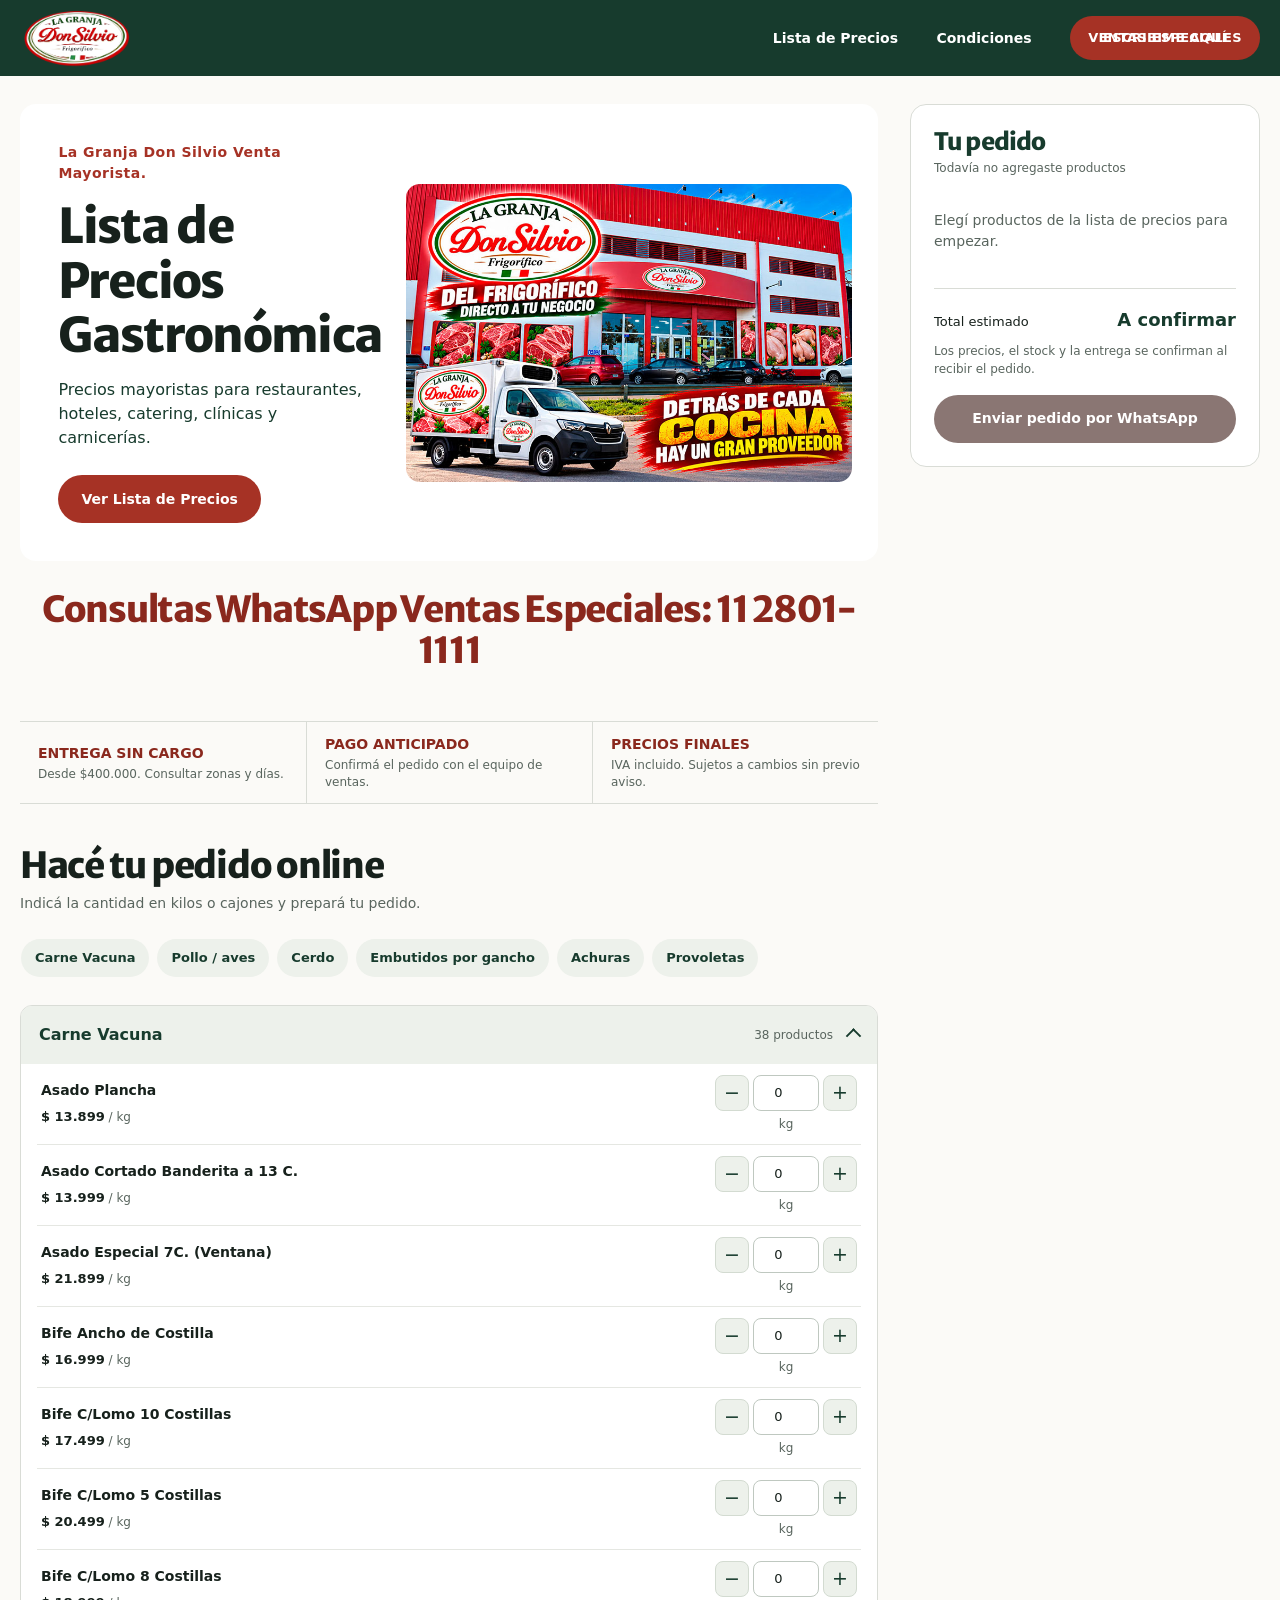
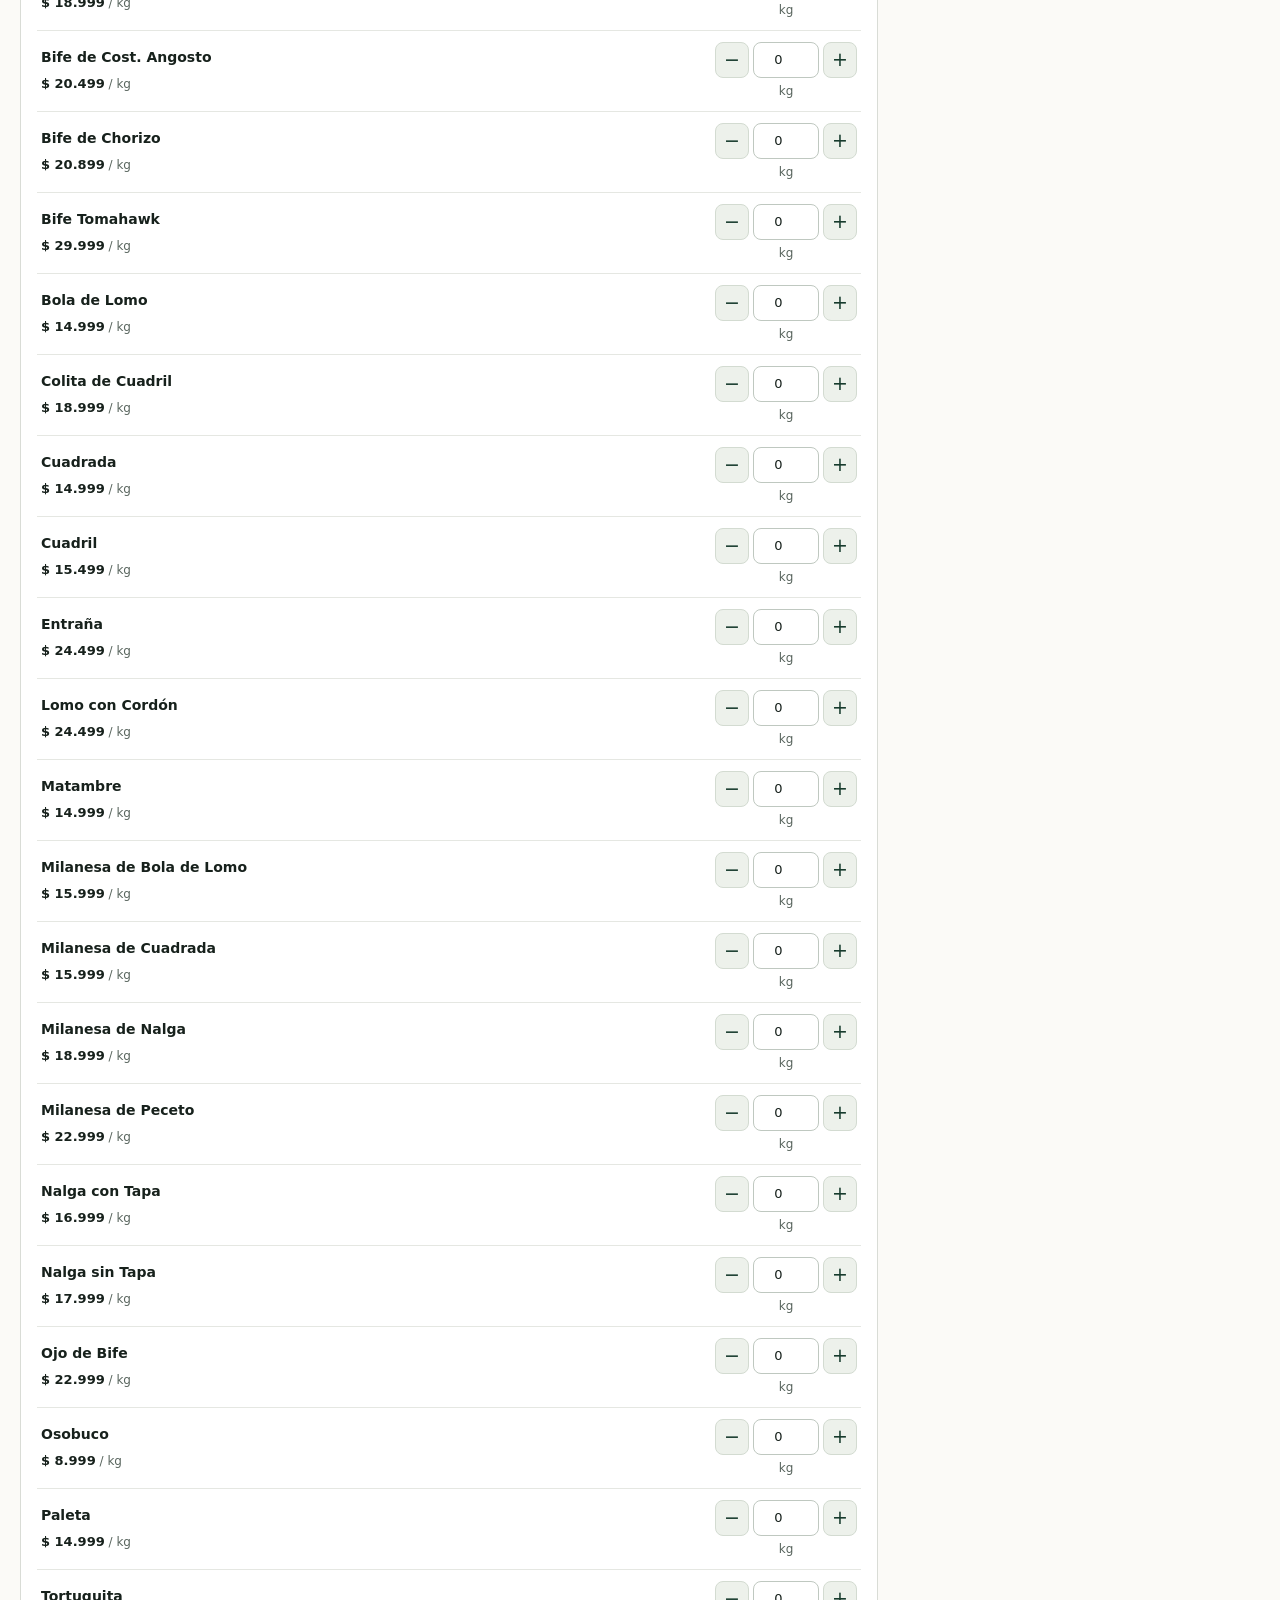
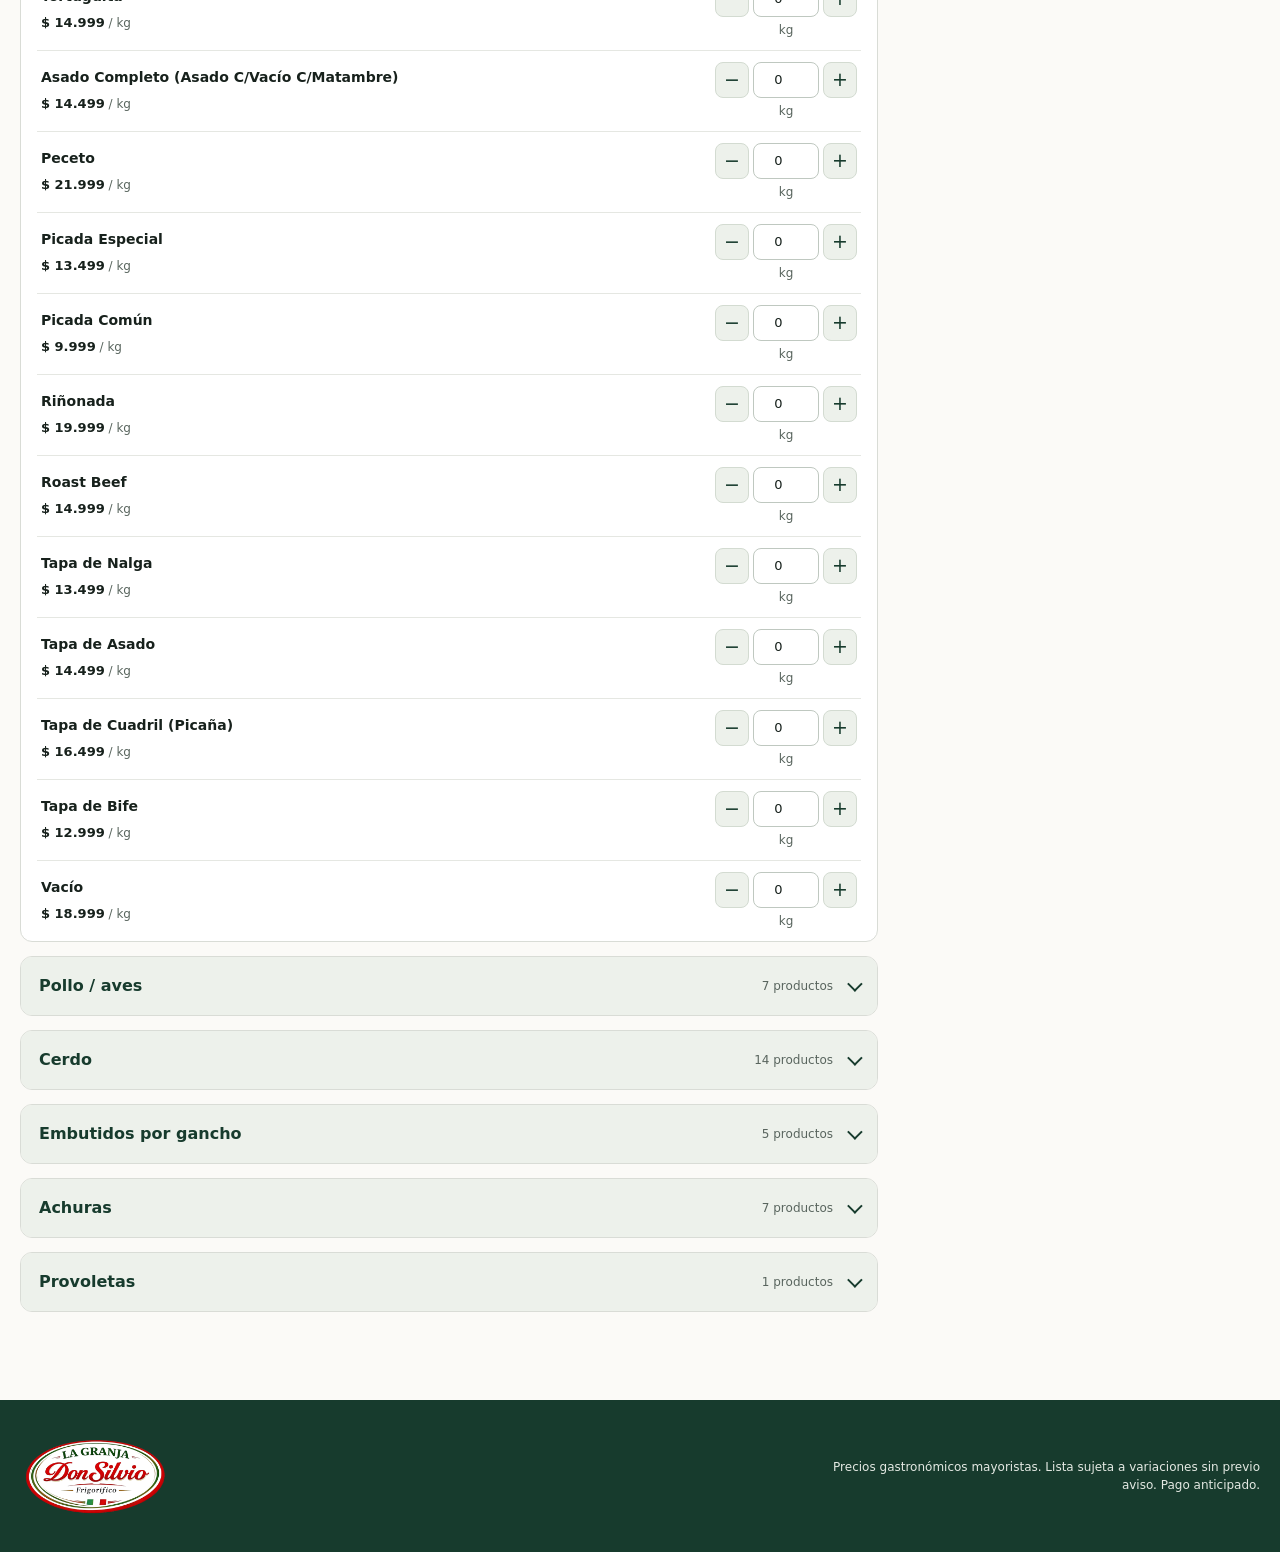
==== mayorista/index.html @ 4aca6aac "Merge commit '6302423fb39d01d4ca83925f423450c50a60f9ae' as 'mayorista'" ====
﻿<!doctype html>
<html lang="es-AR">
<head>
  <meta charset="utf-8">
  <meta name="viewport" content="width=device-width, initial-scale=1">
  <meta name="theme-color" content="#173b2d">
  <meta name="description" content="Armá tu pedido mayorista de carne vacuna, pollo, cerdo y más. Elegí productos y cantidades y envialos directamente por WhatsApp a La Granja Don Silvio.">
  <meta property="og:type" content="website">
  <meta property="og:locale" content="es_AR">
  <meta property="og:title" content="Pedidos mayoristas | La Granja Don Silvio">
  <meta property="og:description" content="Elegí productos, indicá cantidades y enviá tu pedido mayorista por WhatsApp.">
  <meta property="og:image" content="img/hero-don-silvio-mayorista-2026-moreno.jpg">
  <title>Pedidos mayoristas | La Granja Don Silvio</title>
  <link rel="preload" as="image" href="img/hero-don-silvio-mayorista-2026-moreno.jpg">
  <link rel="stylesheet" href="styles.css">
  <script src="app.js" defer></script>
</head>
<body>
  <header class="site-header">
    <div class="header-inner">
      <a class="brand" href="#inicio" aria-label="La Granja Don Silvio, inicio">
        <img src="img/logo-la-granja-don-silvio-2026-white-560px.png" width="560" height="298" alt="La Granja Don Silvio">
      </a>
      <nav class="main-nav" aria-label="Navegación principal">
        <a href="#catalogo">Lista de Precios</a>
        <a href="#condiciones">Condiciones</a>
        <a class="nav-cta" href="https://wa.me/5491128011111" target="_blank" rel="noopener noreferrer" aria-label="Ventas especiales: escribime aquí por WhatsApp">
          <span class="nav-cta-text nav-cta-a" aria-hidden="true">Ventas especiales</span>
          <span class="nav-cta-text nav-cta-b" aria-hidden="true">Escribime aquí</span>
        </a>
      </nav>
    </div>
  </header>

  <main class="page-shell" id="inicio">
    <div class="shop-content">
      <section class="hero" aria-labelledby="hero-title">
        <div class="hero-copy">
          <p class="hero-brandline">La Granja Don Silvio Venta Mayorista.</p>
          <h1 id="hero-title">Lista de Precios Gastronómica</h1>
          <p>Precios mayoristas para restaurantes, hoteles, catering, clínicas y carnicerías.</p>
          <a class="button button-red" href="#catalogo">Ver Lista de Precios</a>
        </div>
        <img class="hero-photo" src="img/hero-don-silvio-mayorista-2026-moreno.jpg" width="840" height="560" alt="Cortes de carne vacuna en el frigorífico La Granja Don Silvio" fetchpriority="high">
      </section>

      <section class="whatsapp-contact" aria-label="Consultas por WhatsApp">
        <a href="https://wa.me/5491128011111" target="_blank" rel="noopener">Consultas WhatsApp Ventas Especiales: 11 2801-1111</a>
      </section>

      <section class="conditions" id="condiciones" aria-label="Condiciones de compra">
        <p><strong>Entrega sin cargo</strong><span>Desde $400.000. Consultar zonas y días.</span></p>
        <p><strong>Pago anticipado</strong><span>Confirmá el pedido con el equipo de ventas.</span></p>
        <p><strong>Precios finales</strong><span>IVA incluido. Sujetos a cambios sin previo aviso.</span></p>
      </section>

      <section class="catalog" id="catalogo" aria-labelledby="catalog-title">
        <div class="catalog-heading">
          <h2 id="catalog-title">Hacé tu pedido online</h2>
          <p>Indicá la cantidad en kilos o cajones y prepará tu pedido.</p>
        </div>
        <nav class="category-nav" id="category-nav" aria-label="Categorías de la lista de precios"></nav>
        <div class="product-groups" id="product-groups" aria-live="polite">
          <noscript>
            <p>Activá JavaScript para ver la lista de precios y preparar tu pedido.</p>
          </noscript>
        </div>
      </section>
    </div>

    <aside class="order-panel" id="pedido" aria-labelledby="order-title" data-expanded="false">
      <div class="order-heading">
        <div>
          <h2 id="order-title">Tu pedido</h2>
          <p id="order-count" aria-live="polite">Todavía no agregaste productos</p>
        </div>
        <button class="cart-toggle" id="cart-toggle" type="button" aria-expanded="false" aria-controls="cart-body">Revisar pedido</button>
      </div>
      <div class="cart-body" id="cart-body">
        <p class="cart-empty" id="cart-empty">Elegí productos de la lista de precios para empezar.</p>
        <ul class="cart-items" id="cart-items" aria-label="Productos seleccionados"></ul>
        <div class="cart-fields" hidden>
          <label for="customer-name">Nombre y negocio</label>
          <input id="customer-name" type="text" autocomplete="organization" placeholder="Ej.: Ana, Restaurante del Centro">
          <label for="customer-phone">Teléfono</label>
          <input id="customer-phone" type="tel" autocomplete="tel" inputmode="tel" placeholder="Ej.: 11 2345 6789">
          <label for="delivery-area">Zona de entrega</label>
          <input id="delivery-area" type="text" autocomplete="address-level2" placeholder="Localidad o barrio">
          <fieldset class="region-choice">
            <legend>Región de entrega</legend>
            <label><input type="radio" name="delivery-region" value="CABA (Capital Federal)"><span>CABA</span></label>
            <label><input type="radio" name="delivery-region" value="GBA (Gran Buenos Aires)"><span>GBA</span></label>
          </fieldset>
        </div>
        <div class="cart-total">
          <span>Total estimado</span>
          <strong id="cart-total" aria-live="polite">A confirmar</strong>
        </div>
        <p class="cart-note" id="cart-note">Los precios, el stock y la entrega se confirman al recibir el pedido.</p>
        <button class="button button-red send-order" id="send-order" type="button" disabled>Enviar pedido por WhatsApp</button>
      </div>
    </aside>
  </main>

  <footer class="site-footer">
    <div class="footer-inner">
      <img src="img/logo-la-granja-don-silvio-2026-white-560px.png" width="560" height="298" alt="La Granja Don Silvio" loading="lazy">
      <p>Precios gastronómicos mayoristas. Lista sujeta a variaciones sin previo aviso. Pago anticipado.</p>
    </div>
  </footer>
</body>
</html>
---- mayorista/styles.css ----
:root {
  color-scheme: light;
  --forest: #173b2d;
  --forest-light: #285943;
  --cream: #f4eee4;
  --paper: #fbfaf7;
  --surface: #fff;
  --red: #a63225;
  --red-dark: #8a281d;
  --ink: #17211c;
  --muted: #59655e;
  --line: #d9dcd6;
  --white: #fff;
  --radius: 16px;
  --content-width: 1440px;
  font-family: system-ui, -apple-system, "Segoe UI", sans-serif;
  font-synthesis: none;
  text-rendering: optimizeLegibility;
}

* {
  box-sizing: border-box;
}

html {
  scroll-behavior: smooth;
  scroll-padding-top: 92px;
}

body {
  min-width: 320px;
  margin: 0;
  background: var(--paper);
  color: var(--ink);
  font-family: system-ui, -apple-system, "Segoe UI", sans-serif;
  font-size: 16px;
  line-height: 1.5;
}

button,
input {
  font: inherit;
}

button,
a,
input {
  -webkit-tap-highlight-color: transparent;
}

button:focus-visible,
a:focus-visible,
input:focus-visible {
  outline: 3px solid #efb83d;
  outline-offset: 3px;
}

::selection {
  background: var(--forest);
  color: var(--white);
}

img {
  display: block;
  max-width: 100%;
}

a {
  color: inherit;
}

.site-header {
  position: sticky;
  z-index: 10;
  top: 0;
  background: var(--forest);
  color: var(--white);
}

.header-inner {
  display: flex;
  width: min(var(--content-width), calc(100% - 40px));
  min-height: 76px;
  align-items: center;
  justify-content: space-between;
  gap: 24px;
  margin-inline: auto;
}

.brand {
  display: block;
  flex: 0 0 auto;
  line-height: 0;
}

.brand img {
  width: auto;
  height: 60px;
}

.main-nav {
  display: flex;
  align-items: center;
  gap: clamp(18px, 3vw, 42px);
}

.main-nav a {
  color: var(--white);
  font-size: 14px;
  font-weight: 700;
  text-decoration: none;
}

.main-nav a:hover {
  text-decoration: underline;
  text-underline-offset: 5px;
}

.main-nav .nav-cta {
  display: inline-grid;
  min-width: 190px;
  min-height: 44px;
  place-items: center;
  padding: 0 18px;
  border-radius: 999px;
  background: var(--red);
  color: var(--white);
  font-size: 13px;
  font-weight: 800;
  letter-spacing: .02em;
  text-transform: uppercase;
  white-space: nowrap;
}

.main-nav .nav-cta:hover {
  background: var(--red-dark);
  text-decoration: none;
}

.nav-cta-text {
  grid-area: 1 / 1;
  animation: cta-swap 4s infinite;
}

.nav-cta-b {
  animation-delay: -2s;
}

@keyframes cta-swap {
  0%, 4% { opacity: 0; transform: translateY(6px); }
  10%, 46% { opacity: 1; transform: translateY(0); }
  50%, 100% { opacity: 0; transform: translateY(-6px); }
}

@media (prefers-reduced-motion: reduce) {
  .nav-cta-text {
    animation: none;
  }

  .nav-cta-b {
    display: none;
  }
}

.page-shell {
  display: grid;
  width: min(var(--content-width), calc(100% - 40px));
  grid-template-columns: minmax(0, 1fr) 350px;
  align-items: start;
  gap: 32px;
  margin: 28px auto 88px;
}

.shop-content {
  min-width: 0;
}

.hero {
  display: grid;
  min-height: 368px;
  grid-template-columns: minmax(0, .9fr) minmax(0, 1.1fr);
  overflow: hidden;
  border-radius: var(--radius);
  background: var(--white);
  color: var(--ink);
}

.hero-copy {
  display: flex;
  flex-direction: column;
  align-items: flex-start;
  justify-content: center;
  padding: clamp(24px, 3vw, 44px);
}

.hero-brandline {
  margin: 0 0 15px;
  color: var(--red);
  font-size: 14px;
  font-weight: 700;
  letter-spacing: .035em;
}

h1,
h2,
h3,
p {
  margin-top: 0;
}

@font-face {
  font-family: "Merriweather Sans";
  src: url("fonts/MerriweatherSans-ExtraBold.ttf") format("truetype");
  font-display: swap;
  font-style: normal;
  font-weight: 800;
}

h1,
h2 {
  font-family: "Merriweather Sans", Arial, sans-serif;
  font-weight: 800;
  line-height: 1.13;
  letter-spacing: -.035em;
  font-synthesis: none;
}

.hero h1 {
  max-width: 22ch;
  margin-bottom: 16px;
  font-size: clamp(34px, 4vw, 48px);
}

.hero-copy > p:not(.hero-brandline) {
  max-width: 58ch;
  margin-bottom: 25px;
  color: var(--forest);
  font-size: 16px;
}

.whatsapp-contact {
  padding: 28px 0;
  text-align: center;
}

.whatsapp-contact a {
  font-family: "Merriweather Sans", Arial, sans-serif;
  font-size: 36px;
  font-weight: 800;
  line-height: 41px;
  letter-spacing: -1.26px;
  color: #8A281D;
  text-decoration: none;
}

.whatsapp-contact a:hover {
  text-decoration: underline;
}

@media (max-width: 700px) {
  .whatsapp-contact a {
    font-size: 24px;
    line-height: 29px;
    letter-spacing: -.84px;
  }
}

.hero-photo {
  width: calc(100% - clamp(16px, 2vw, 28px));
  height: auto;
  margin: clamp(16px, 2vw, 28px) clamp(16px, 2vw, 28px) clamp(16px, 2vw, 28px) 0;
  align-self: center;
  aspect-ratio: 3 / 2;
  border-radius: 14px;
  object-fit: contain;
}

.button {
  display: inline-flex;
  min-height: 48px;
  align-items: center;
  justify-content: center;
  border: 1px solid transparent;
  border-radius: 999px;
  cursor: pointer;
  font-size: 14px;
  font-weight: 700;
  text-align: center;
  text-decoration: none;
  transition: background-color .18s ease, transform .18s ease;
}

.button:active {
  transform: scale(.98);
}

.button-red {
  padding: 0 22px;
  background: var(--red);
  color: var(--white);
}

.button-red:hover:not(:disabled) {
  background: var(--red-dark);
}

.conditions {
  display: grid;
  grid-template-columns: repeat(3, minmax(0, 1fr));
  gap: 0;
  margin: 22px 0 42px;
  border-block: 1px solid var(--line);
}

.conditions p {
  display: flex;
  min-height: 78px;
  flex-direction: column;
  justify-content: center;
  gap: 2px;
  margin: 0;
  padding: 12px 18px;
}

.conditions p + p {
  border-left: 1px solid var(--line);
}

.conditions strong {
  color: #8a281d;
  font-size: 14px;
  text-transform: uppercase;
}

.conditions span {
  color: var(--muted);
  font-size: 12px;
  line-height: 1.4;
}

.catalog {
  scroll-margin-top: 98px;
}

.catalog-heading {
  margin-bottom: 24px;
}

.catalog h2 {
  margin-bottom: 6px;
  font-size: clamp(26px, 3vw, 36px);
}

.catalog-heading p {
  margin-bottom: 0;
  color: var(--muted);
  font-size: 14px;
}

.cart-fields label {
  color: var(--ink);
  font-size: 12px;
  font-weight: 700;
}

.cart-fields input {
  width: 100%;
  min-height: 43px;
  padding: 0 12px;
  border: 1px solid #aeb8b0;
  border-radius: 8px;
  background: var(--surface);
  color: var(--ink);
}

.cart-fields input::placeholder {
  color: #5e6962;
  opacity: 1;
}

.category-nav {
  display: flex;
  gap: 8px;
  overflow-x: auto;
  margin-bottom: 20px;
  padding: 1px 1px 8px;
  scrollbar-color: var(--forest-light) transparent;
  scrollbar-width: thin;
}

.category-nav a {
  display: inline-flex;
  min-height: 38px;
  flex: 0 0 auto;
  align-items: center;
  padding: 0 14px;
  border: 0;
  border-radius: 999px;
  background: #edf1eb;
  color: var(--forest);
  font-size: 13px;
  font-weight: 700;
  text-decoration: none;
}

.category-nav a:hover {
  background: #dfe7dc;
  color: var(--forest);
}

.product-groups {
  display: grid;
  gap: 14px;
}

.product-category {
  overflow: hidden;
  border: 1px solid var(--line);
  border-radius: 12px;
  background: var(--surface);
  scroll-margin-top: 102px;
}

.product-category > summary {
  display: flex;
  min-height: 58px;
  align-items: center;
  justify-content: space-between;
  padding: 0 18px;
  background: #edf1eb;
  color: var(--forest);
  cursor: pointer;
  font-weight: 700;
  list-style: none;
}

.product-category > summary::-webkit-details-marker {
  display: none;
}

.product-category > summary::after {
  width: 9px;
  height: 9px;
  border-right: 2px solid currentColor;
  border-bottom: 2px solid currentColor;
  content: "";
  transform: rotate(45deg) translateY(-2px);
  transition: transform .18s ease;
}

.product-category[open] > summary::after {
  transform: rotate(225deg) translate(-1px, -1px);
}

.category-count {
  margin-left: auto;
  margin-right: 15px;
  color: var(--muted);
  font-size: 12px;
  font-weight: 400;
}

.product-list {
  padding-inline: 16px;
}

.product-row {
  display: grid;
  min-height: 70px;
  grid-template-columns: minmax(0, 1fr) auto;
  align-items: center;
  gap: 14px;
  padding: 11px 4px;
  border-bottom: 1px solid #e5e7e2;
}

.product-row:last-child {
  border-bottom: 0;
}

.product-row.is-selected {
  background: #f4f7f2;
}

.product-name {
  display: block;
  margin-bottom: 3px;
  font-size: 14px;
  font-weight: 700;
}

.product-price {
  color: var(--muted);
  font-size: 12px;
}

.product-price strong {
  color: var(--ink);
  font-size: 13px;
  font-variant-numeric: tabular-nums;
}

.quantity-control {
  display: grid;
  grid-template-columns: 34px 66px 34px;
  align-items: center;
  gap: 4px;
}

.quantity-control button {
  display: inline-grid;
  width: 34px;
  height: 36px;
  place-items: center;
  border: 1px solid #d3dbd1;
  border-radius: 8px;
  background: #edf1eb;
  color: var(--forest);
  cursor: pointer;
  font-size: 19px;
  line-height: 1;
}

.quantity-control button:hover {
  border-color: var(--forest);
  background: #dfe7dc;
}

.quantity-control input {
  width: 66px;
  min-height: 36px;
  padding: 0 4px;
  border: 1px solid #bfc8c0;
  border-radius: 8px;
  background: var(--surface);
  color: var(--ink);
  font-size: 13px;
  font-variant-numeric: tabular-nums;
  text-align: center;
}

.quantity-unit {
  grid-column: 1 / -1;
  color: var(--muted);
  font-size: 12px;
  text-align: center;
}

.order-panel {
  position: sticky;
  top: 98px;
  padding: 23px;
  border: 1px solid var(--line);
  border-radius: var(--radius);
  background: var(--surface);
}

.order-heading {
  display: flex;
  align-items: flex-start;
  justify-content: space-between;
  gap: 12px;
}

.order-heading h2 {
  margin-bottom: 4px;
  color: var(--forest);
  font-size: 24px;
}

.order-heading p {
  margin-bottom: 17px;
  color: var(--muted);
  font-size: 12px;
}

.cart-toggle {
  display: none;
}

.cart-empty {
  margin: 0;
  padding: 16px 0;
  color: var(--muted);
  font-size: 14px;
}

.cart-items {
  display: grid;
  max-height: 280px;
  gap: 0;
  overflow-y: auto;
  margin: 0;
  padding: 0;
  list-style: none;
}

.cart-item {
  display: flex;
  justify-content: space-between;
  gap: 12px;
  padding: 12px 0;
  border-top: 1px solid #e5e7e2;
  font-size: 12px;
}

.cart-item-name {
  min-width: 0;
  font-weight: 700;
}

.cart-item-name small {
  display: block;
  margin-top: 3px;
  color: var(--muted);
  font-size: 12px;
  font-weight: 400;
}

.cart-item-total {
  flex: 0 0 auto;
  font-variant-numeric: tabular-nums;
  text-align: right;
}

.cart-fields {
  display: grid;
  gap: 7px;
  margin-top: 18px;
}

.cart-fields[hidden] {
  display: none;
}

.cart-fields label:not(:first-child) {
  margin-top: 4px;
}

.region-choice {
  display: grid;
  grid-template-columns: 1fr 1fr;
  gap: 8px;
  min-width: 0;
  margin: 4px 0 0;
  padding: 0;
  border: 0;
}

.region-choice legend {
  margin-bottom: 7px;
  padding: 0;
  font-size: 12px;
  font-weight: 700;
}

.region-choice label {
  position: relative;
  margin: 0;
}

.region-choice input {
  position: absolute;
  inset: 0;
  min-height: 0;
  opacity: 0;
  cursor: pointer;
}

.region-choice span {
  display: grid;
  min-height: 44px;
  place-items: center;
  border: 1px solid var(--red);
  border-radius: 8px;
  color: var(--red);
  font-size: 13px;
  font-weight: 700;
}

.region-choice input:checked + span {
  background: var(--red);
  color: var(--white);
}

.region-choice input:focus-visible + span {
  outline: 3px solid #efb83d;
  outline-offset: 3px;
}

.cart-fields input {
  min-height: 40px;
  font-size: 13px;
}

.cart-total {
  display: flex;
  align-items: baseline;
  justify-content: space-between;
  gap: 12px;
  margin-top: 20px;
  padding-top: 17px;
  border-top: 1px solid var(--line);
}

.cart-total span {
  font-size: 13px;
}

.cart-total strong {
  color: var(--forest);
  font-size: 18px;
  font-variant-numeric: tabular-nums;
  text-align: right;
}

.cart-note {
  margin: 10px 0 17px;
  color: var(--muted);
  font-size: 12px;
  line-height: 1.45;
}

.send-order {
  width: 100%;
  padding-inline: 12px;
}

.send-order:disabled {
  background: #8a7673;
  cursor: not-allowed;
}

.site-footer {
  padding: 36px 20px;
  background: var(--forest);
  color: var(--white);
}

.footer-inner {
  display: flex;
  width: min(var(--content-width), 100%);
  align-items: center;
  justify-content: space-between;
  gap: 24px;
  margin-inline: auto;
}

.footer-inner img {
  width: 150px;
  height: auto;
}

.footer-inner p {
  max-width: 56ch;
  margin: 0;
  color: #e4e9e3;
  font-size: 12px;
  text-align: right;
}

@media (max-width: 1050px) {
  .page-shell {
    grid-template-columns: minmax(0, 1fr) 320px;
    gap: 20px;
  }

  .hero {
    grid-template-columns: minmax(0, 1fr) minmax(200px, .85fr);
  }

  .hero-copy {
    padding: 30px;
  }

  .conditions p {
    padding-inline: 12px;
  }
}

@media (max-width: 820px) {
  .header-inner,
  .page-shell {
    width: min(100% - 24px, 680px);
  }

  .header-inner {
    min-height: 68px;
  }

  .brand img {
    height: 52px;
  }

  .main-nav {
    gap: 14px;
  }

  .main-nav > a:not(.nav-cta) {
    display: none;
  }

  .main-nav .nav-cta {
    min-width: 170px;
    padding-inline: 12px;
    font-size: 12px;
  }

  .page-shell {
    display: block;
    margin-top: 15px;
    margin-bottom: 35px;
    padding-bottom: 84px;
  }

  .hero {
    min-height: 310px;
    grid-template-columns: minmax(0, 1fr) minmax(190px, .72fr);
  }

  .hero h1 {
    font-size: clamp(28px, 5vw, 40px);
  }

  .hero-photo {
    min-height: 0;
  }

  .conditions {
    margin-block: 18px 32px;
  }

  .conditions p {
    min-height: 72px;
  }

  .order-panel {
    position: fixed;
    z-index: 20;
    inset: auto 12px 12px;
    max-height: min(82dvh, 720px);
    overflow-y: auto;
    padding: 16px 18px;
    box-shadow: 0 10px 32px rgb(0 0 0 / 18%);
  }

  .order-heading {
    align-items: center;
  }

  .order-heading h2 {
    font-size: 19px;
  }

  .order-heading p {
    margin: 0;
  }

  .cart-toggle {
    display: inline-flex;
    min-height: 44px;
    align-items: center;
    padding: 0 14px;
    border: 1px solid var(--red);
    border-radius: 999px;
    background: var(--red);
    color: var(--white);
    cursor: pointer;
    font-size: 12px;
    font-weight: 700;
  }

  .order-panel[data-expanded="false"] .cart-body {
    display: none;
  }

  .cart-body {
    padding-top: 13px;
  }

  .cart-items {
    max-height: 22dvh;
  }

  .category-nav a {
    min-height: 44px;
  }

  .quantity-control {
    grid-template-columns: 44px 66px 44px;
  }

  .quantity-control button,
  .quantity-control input {
    min-height: 44px;
    height: 44px;
  }
}

@media (max-width: 580px) {
  .header-inner,
  .page-shell {
    width: min(100% - 16px, 500px);
  }

  .header-inner {
    gap: 10px;
  }

  .brand img {
    height: 46px;
  }

  .main-nav .nav-cta {
    min-width: 150px;
  }

  .page-shell {
    margin-top: 12px;
  }

  .hero {
    min-height: 0;
    grid-template-columns: 1fr;
  }

  .hero-copy {
    min-height: 0;
    padding: 22px 18px 16px;
  }

  .hero h1 {
    max-width: none;
    font-size: clamp(32px, 9vw, 42px);
  }

  .hero-copy > p:not(.hero-brandline) {
    max-width: none;
    font-size: 15px;
  }

  .hero-photo {
    width: calc(100% - 24px);
    height: auto;
    min-height: 0;
    margin: 0 12px 12px;
  }

  .conditions {
    grid-template-columns: 1fr;
    margin-bottom: 30px;
  }

  .conditions p {
    min-height: 0;
    padding: 12px 4px;
  }

  .conditions p + p {
    border-top: 1px solid var(--line);
    border-left: 0;
  }

  .catalog-heading {
    margin-bottom: 18px;
  }

  .catalog h2 {
    font-size: 28px;
  }

  .product-list {
    padding-inline: 12px;
  }

  .product-row {
    grid-template-columns: minmax(0, 1fr) auto;
    gap: 8px;
    padding-block: 12px;
  }

  .product-name {
    max-width: 28ch;
    font-size: 13px;
  }

  .quantity-control {
    grid-template-columns: 44px 54px 44px;
    gap: 3px;
  }

  .quantity-control button {
    width: 44px;
  }

  .quantity-control input {
    width: 54px;
  }

  .order-panel {
    inset: auto 8px 8px;
    border-radius: 12px;
    padding: 12px 14px;
  }

  .order-panel[data-expanded="true"] {
    padding-bottom: max(16px, env(safe-area-inset-bottom));
  }

  .footer-inner {
    align-items: flex-start;
    flex-direction: column;
    gap: 14px;
  }

  .footer-inner p {
    text-align: left;
  }
}

@media (prefers-reduced-motion: reduce) {
  *,
  *::before,
  *::after {
    scroll-behavior: auto !important;
    transition-duration: .01ms !important;
  }
}
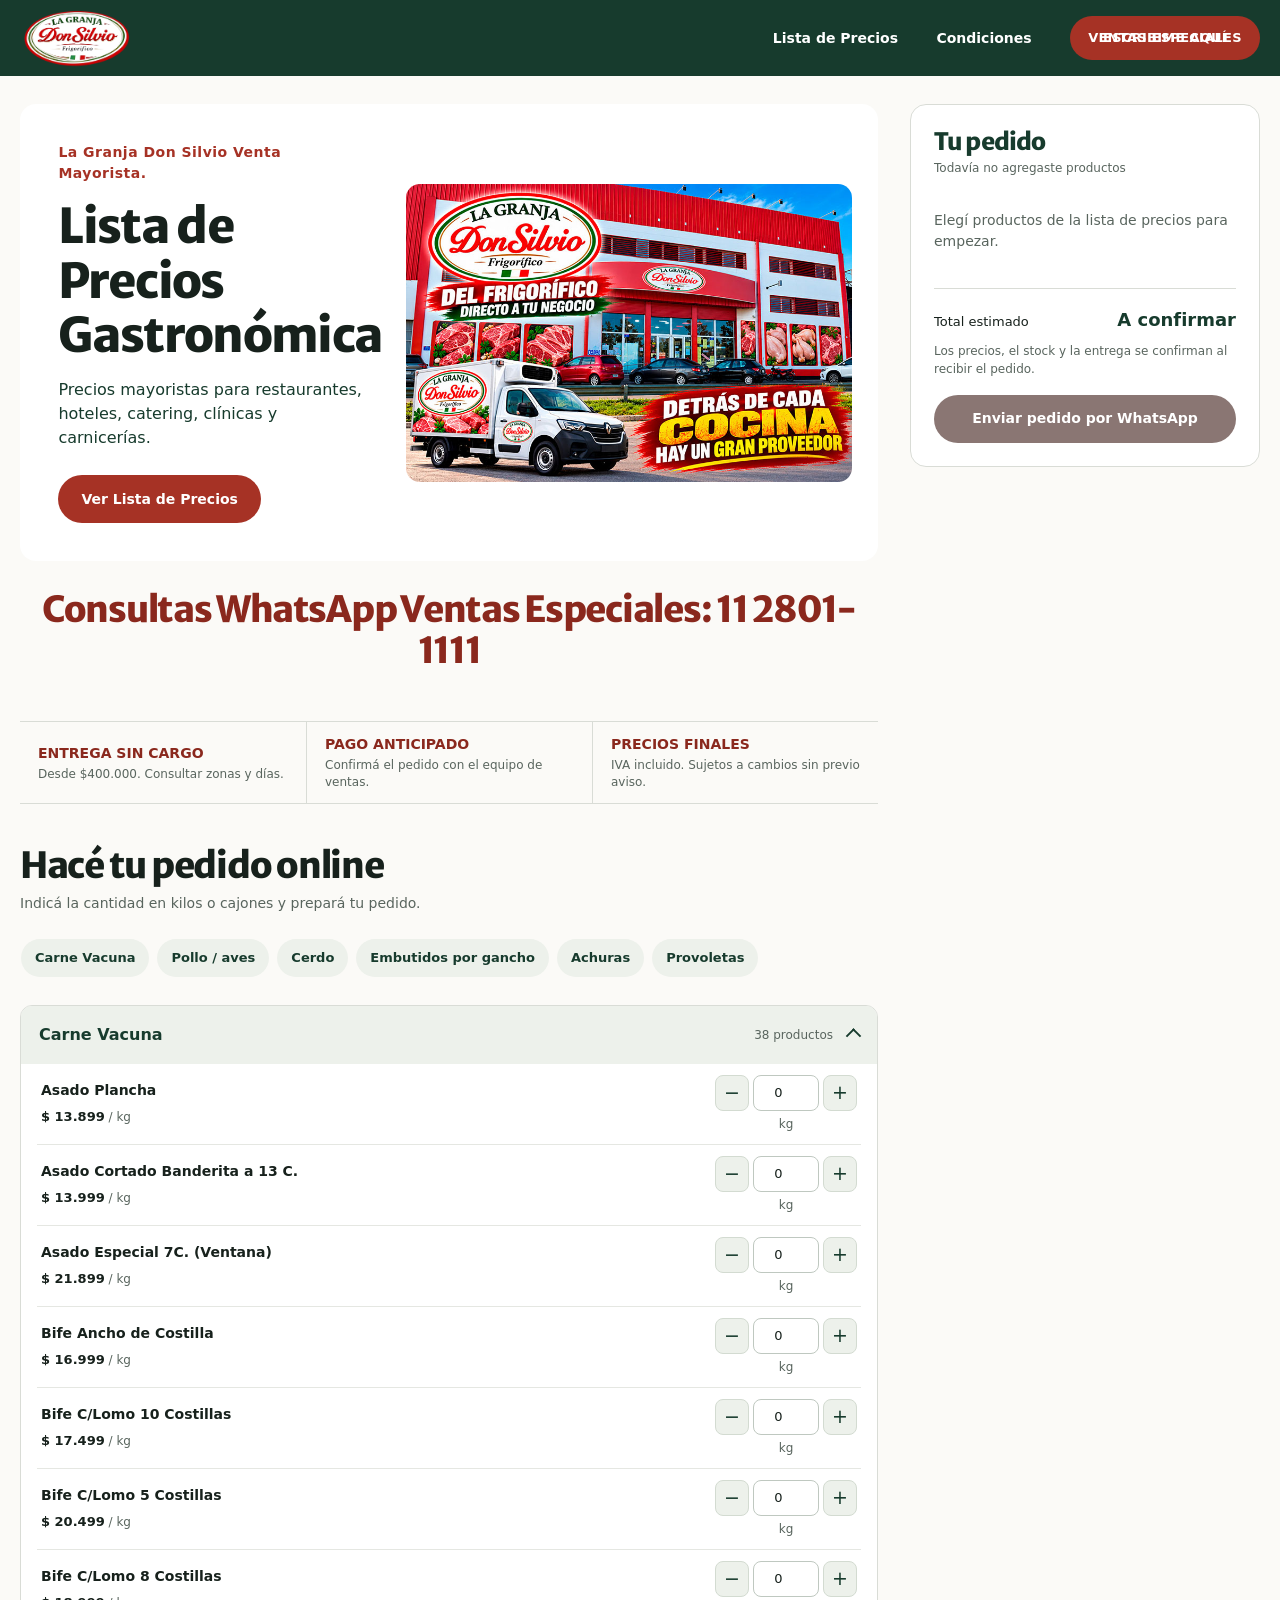
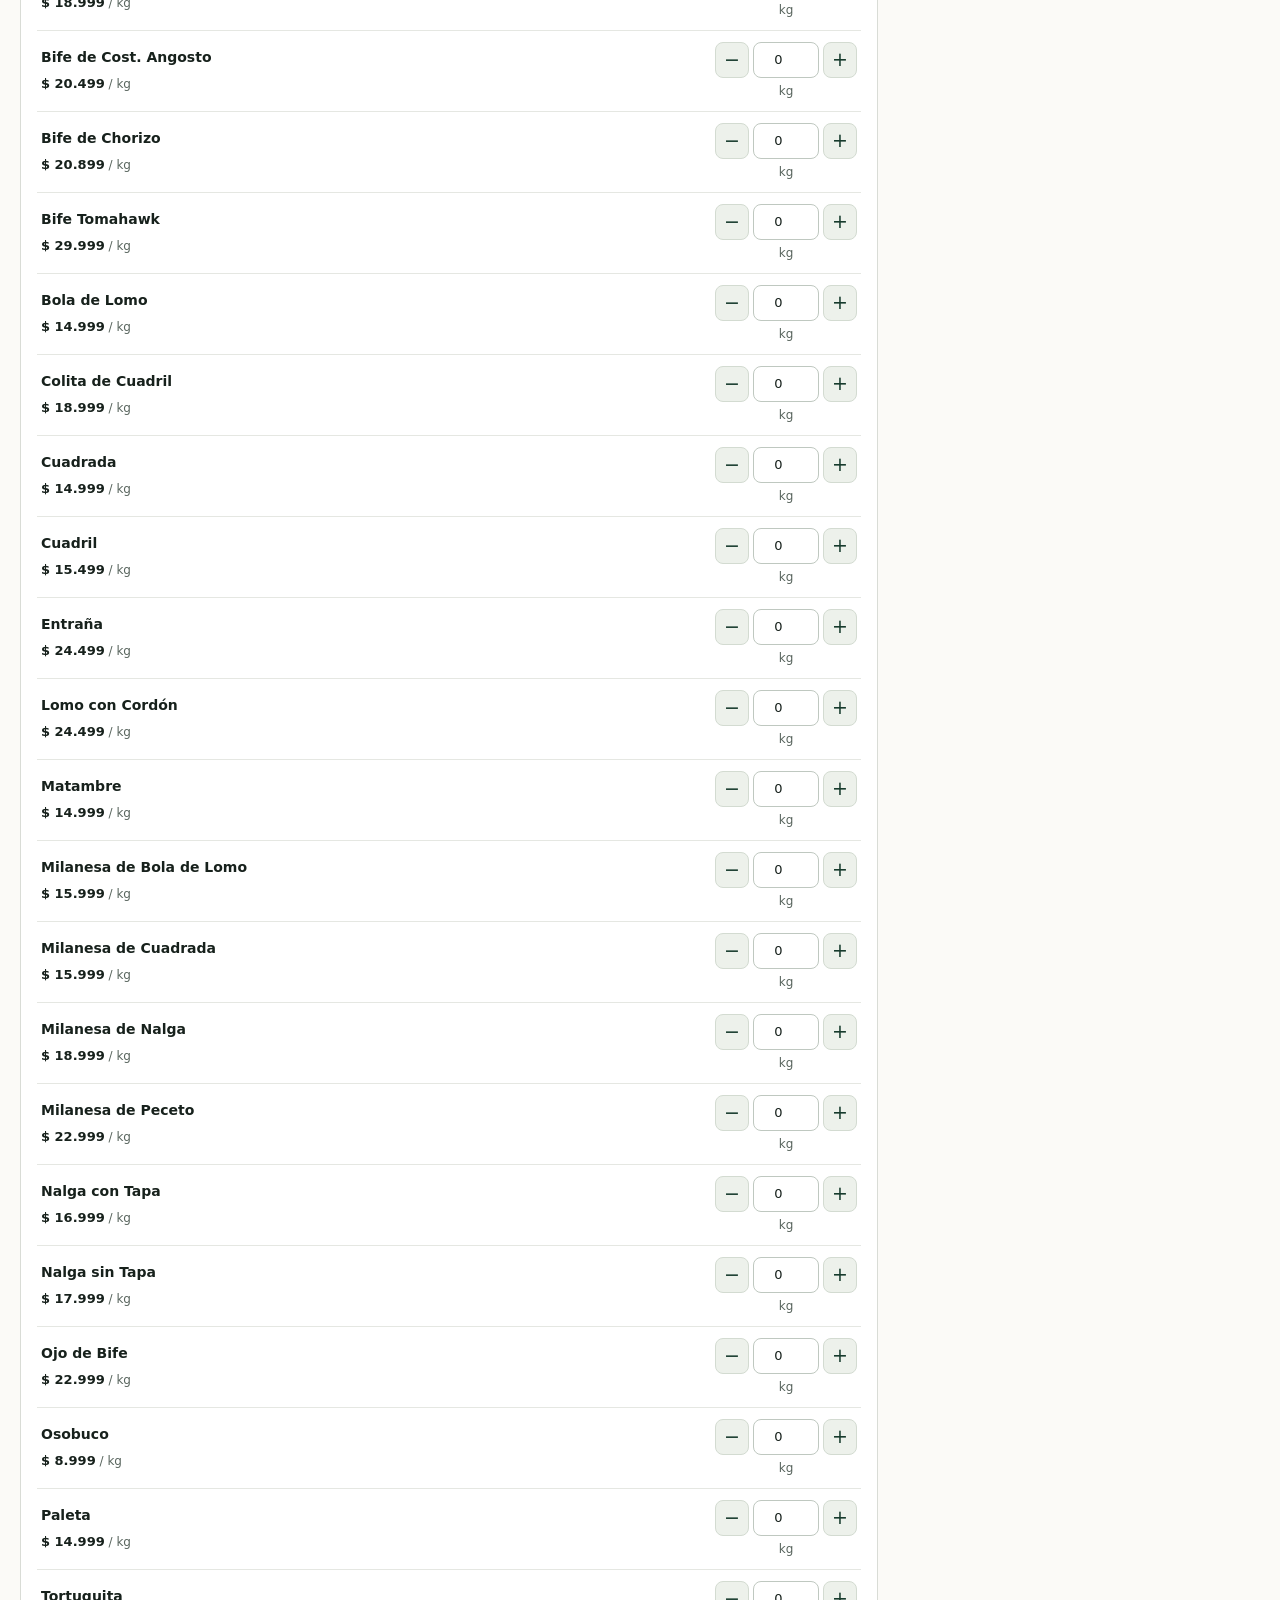
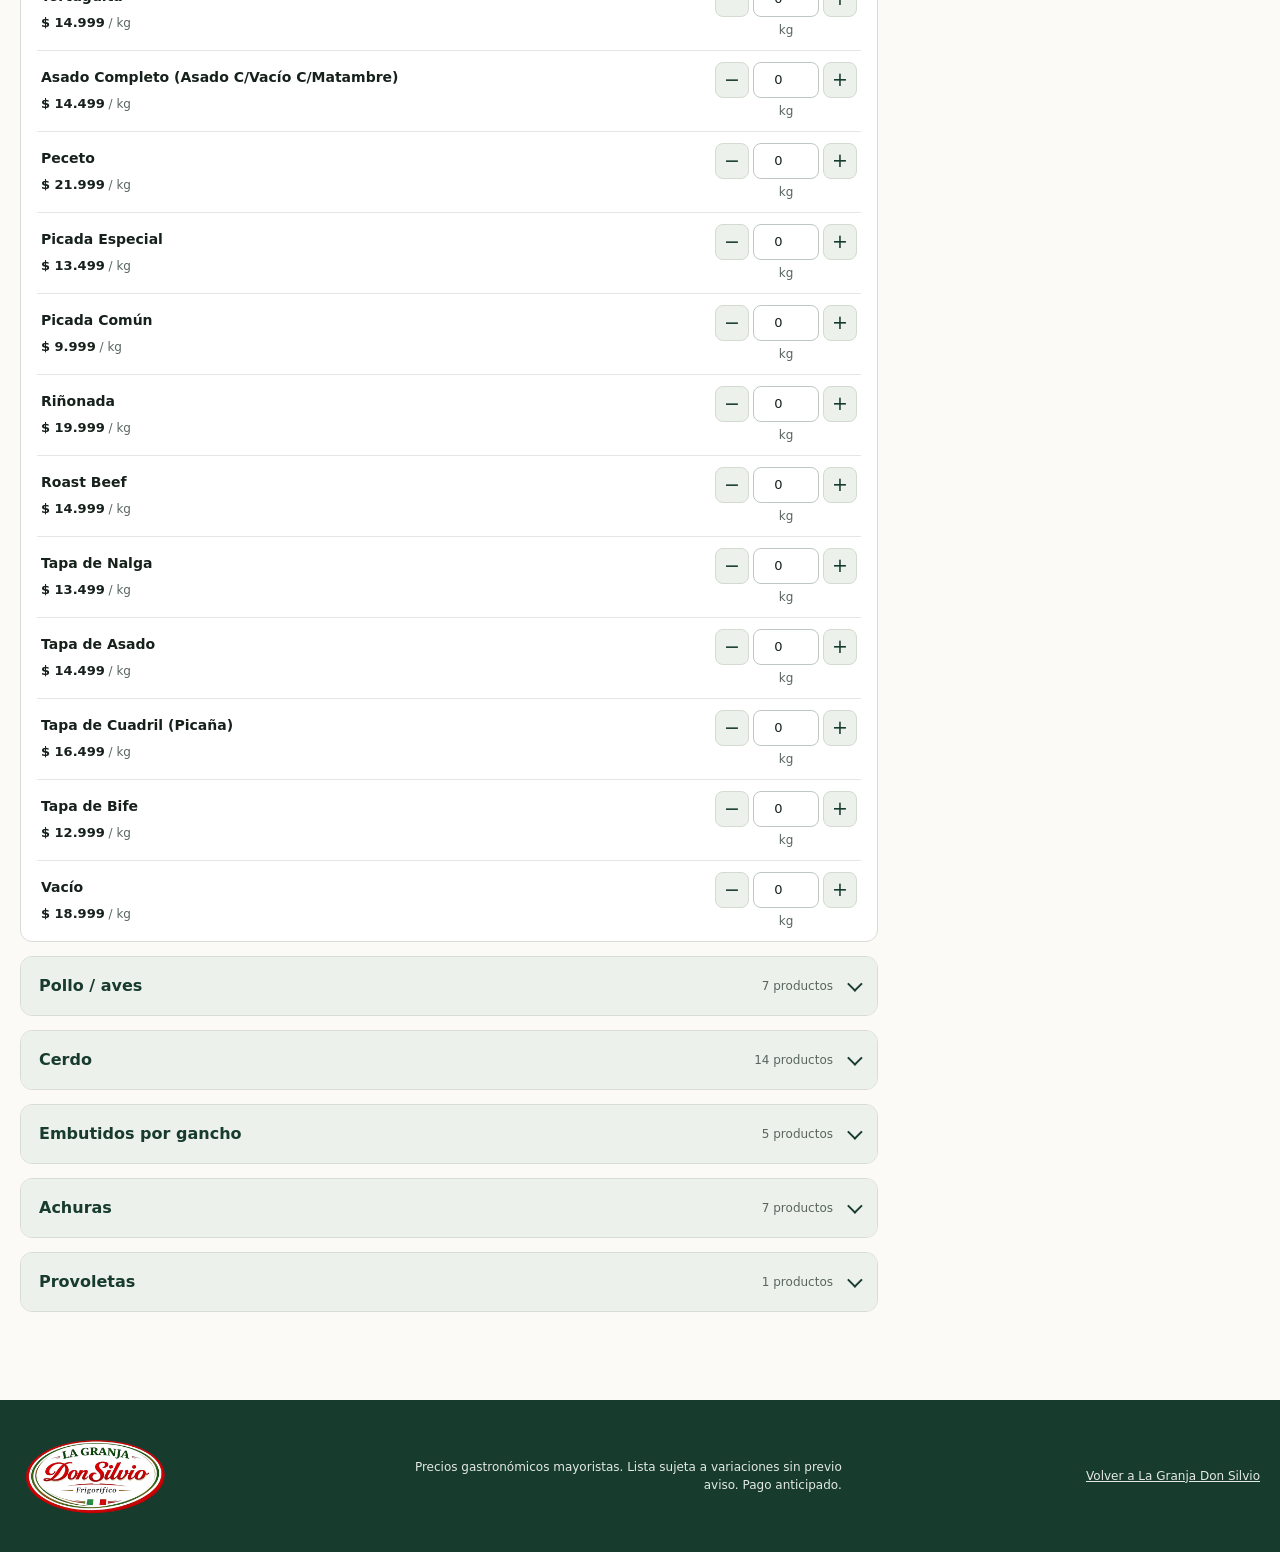
==== commit 9664b5da: "feat(mayorista): publica la seccion mayorista en /mayorista/ - integra granja-don-silvio-mayorista v" ====
--- a/mayorista/index.html
+++ b/mayorista/index.html
@@ -9,11 +9,67 @@
   <meta property="og:locale" content="es_AR">
   <meta property="og:title" content="Pedidos mayoristas | La Granja Don Silvio">
   <meta property="og:description" content="Elegí productos, indicá cantidades y enviá tu pedido mayorista por WhatsApp.">
-  <meta property="og:image" content="img/hero-don-silvio-mayorista-2026-moreno.jpg">
+  <meta name="robots" content="index, follow, max-image-preview:large">
+  <link rel="canonical" href="https://lagranjadonsilvio.com/mayorista/">
+  <meta property="og:site_name" content="La Granja Don Silvio">
+  <meta property="og:url" content="https://lagranjadonsilvio.com/mayorista/">
+  <meta property="og:image" content="https://lagranjadonsilvio.com/mayorista/img/hero-don-silvio-mayorista-2026-moreno.jpg">
+  <meta property="og:image:alt" content="Cortes de carne vacuna mayorista de La Granja Don Silvio">
   <title>Pedidos mayoristas | La Granja Don Silvio</title>
   <link rel="preload" as="image" href="img/hero-don-silvio-mayorista-2026-moreno.jpg">
   <link rel="stylesheet" href="styles.css">
   <script src="app.js" defer></script>
+  <script type="application/ld+json">
+  {
+    "@context": "https://schema.org",
+    "@graph": [
+      {
+        "@type": "WebPage",
+        "@id": "https://lagranjadonsilvio.com/mayorista/#webpage",
+        "url": "https://lagranjadonsilvio.com/mayorista/",
+        "name": "Pedidos mayoristas | La Granja Don Silvio",
+        "description": "Lista de precios mayorista de carne vacuna, pollo y cerdo para restaurantes, hoteles, catering, clínicas y carnicerías. Pedido online por WhatsApp.",
+        "inLanguage": "es-AR",
+        "isPartOf": {
+          "@type": "WebSite",
+          "name": "La Granja Don Silvio",
+          "url": "https://lagranjadonsilvio.com/"
+        },
+        "about": {
+          "@type": "FoodEstablishment",
+          "name": "La Granja Don Silvio",
+          "url": "https://lagranjadonsilvio.com/",
+          "telephone": "+5491179012341",
+          "address": {
+            "@type": "PostalAddress",
+            "streetAddress": "Avenida Gaona 4181",
+            "postalCode": "B1743",
+            "addressLocality": "Moreno",
+            "addressRegion": "Buenos Aires",
+            "addressCountry": "AR"
+          }
+        }
+      },
+      {
+        "@type": "BreadcrumbList",
+        "itemListElement": [
+          {
+            "@type": "ListItem",
+            "position": 1,
+            "name": "Inicio",
+            "item": "https://lagranjadonsilvio.com/"
+          },
+          {
+            "@type": "ListItem",
+            "position": 2,
+            "name": "Pedidos mayoristas",
+            "item": "https://lagranjadonsilvio.com/mayorista/"
+          }
+        ]
+      }
+    ]
+  }
+  </script>
 </head>
 <body>
   <header class="site-header">
@@ -106,6 +162,7 @@
     <div class="footer-inner">
       <img src="img/logo-la-granja-don-silvio-2026-white-560px.png" width="560" height="298" alt="La Granja Don Silvio" loading="lazy">
       <p>Precios gastronómicos mayoristas. Lista sujeta a variaciones sin previo aviso. Pago anticipado.</p>
+      <p><a href="https://lagranjadonsilvio.com/">Volver a La Granja Don Silvio</a></p>
     </div>
   </footer>
 </body>
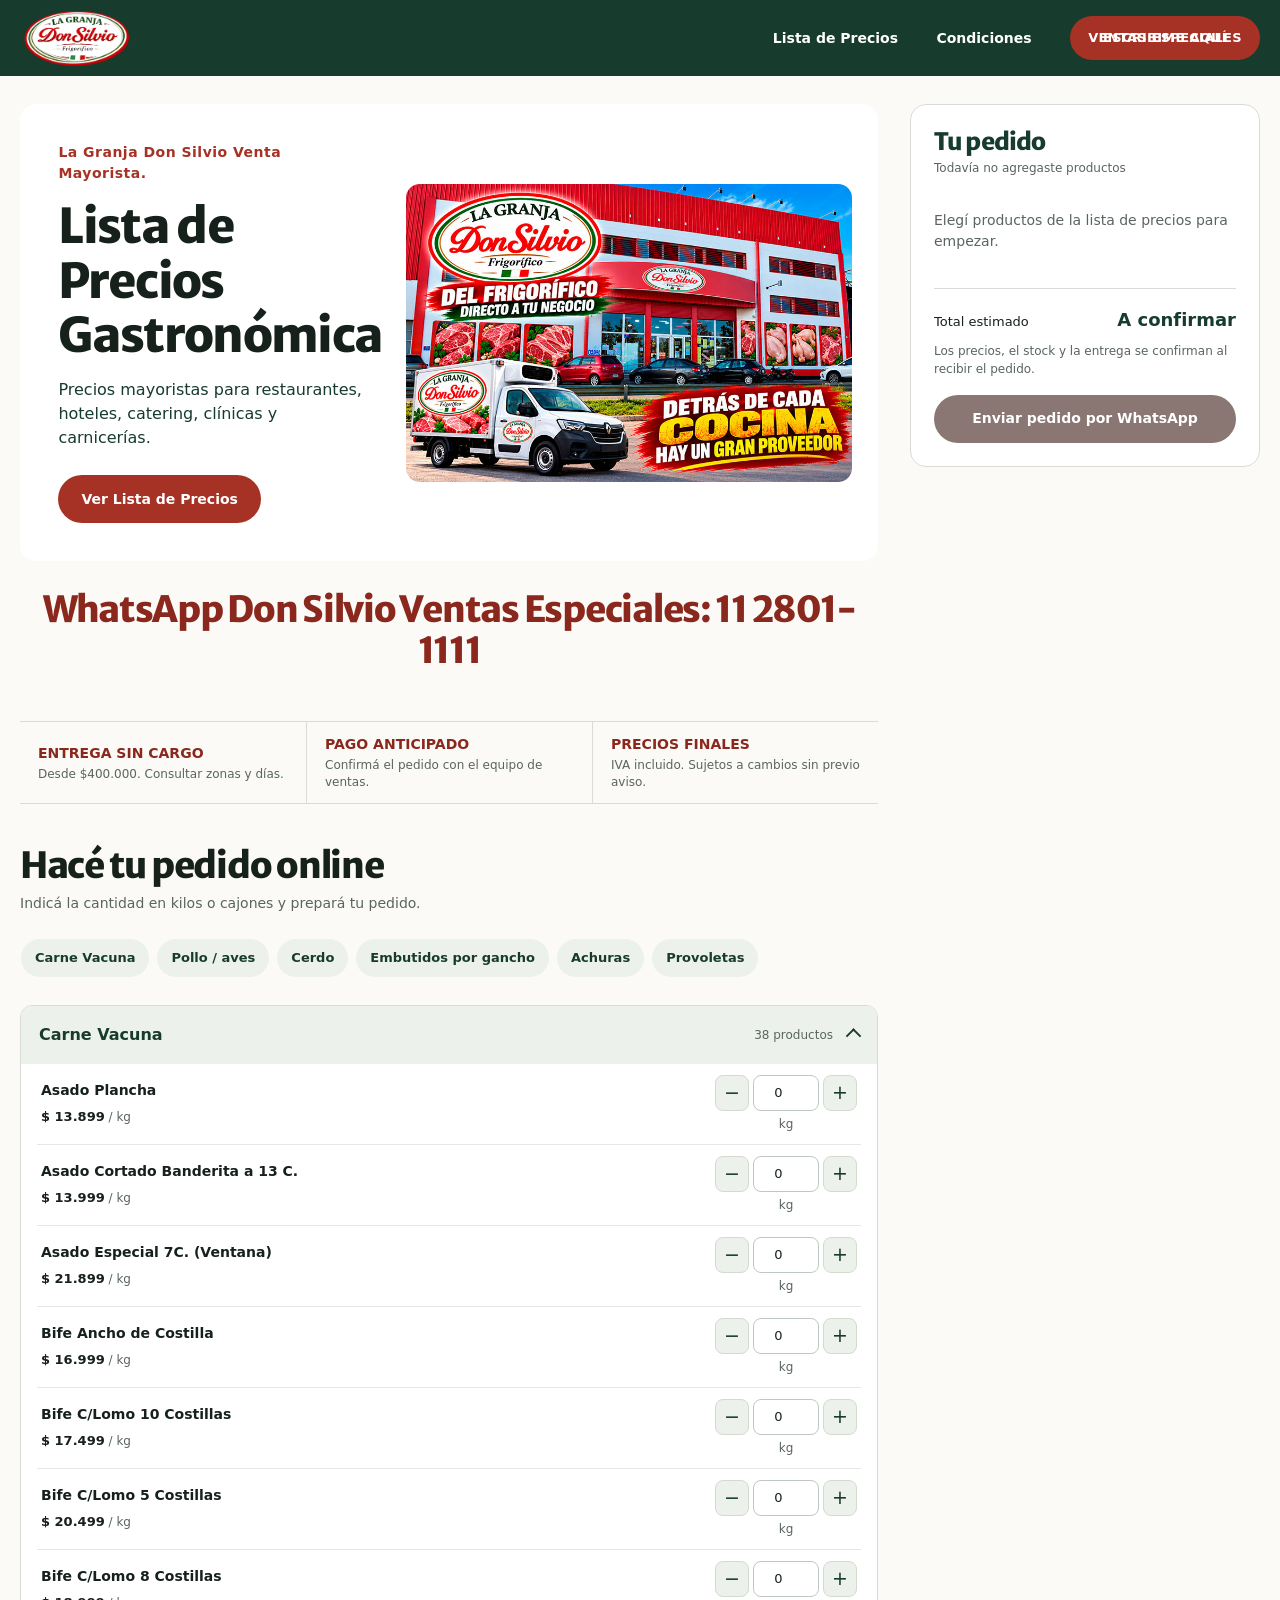
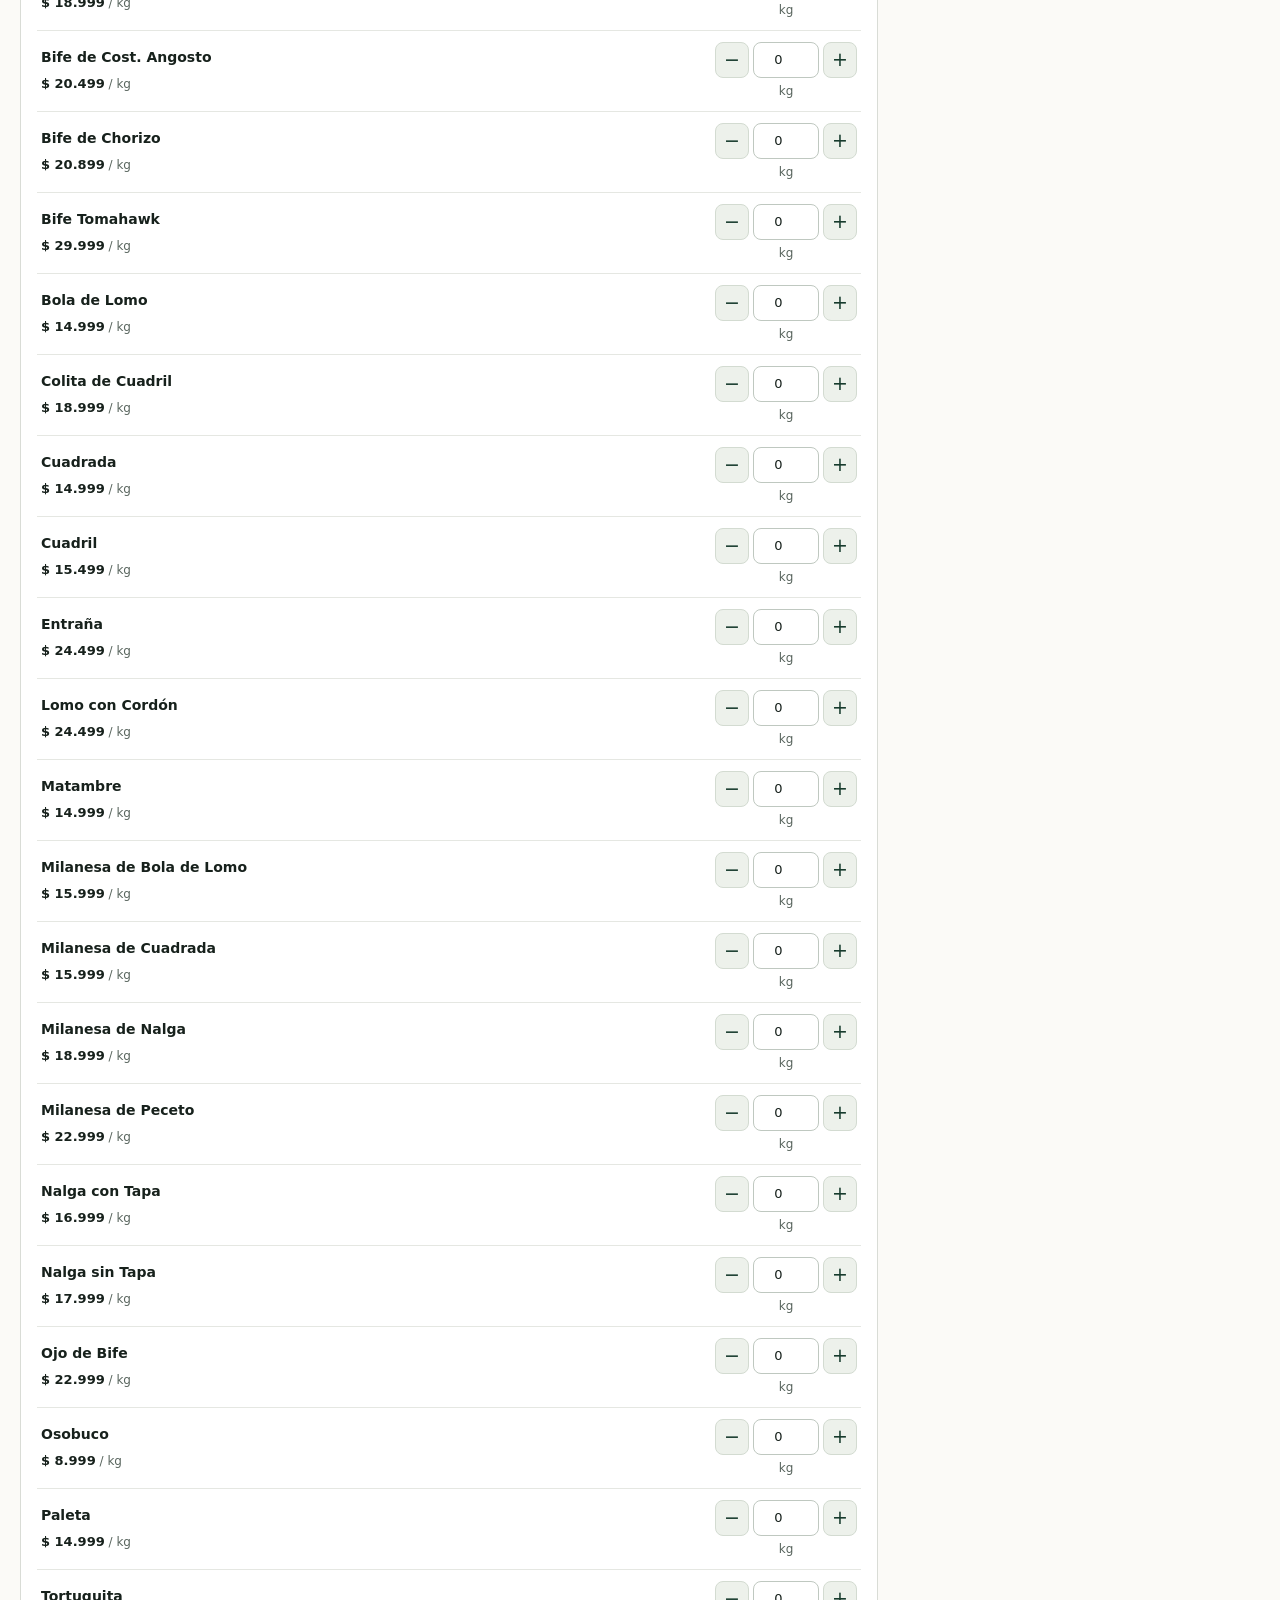
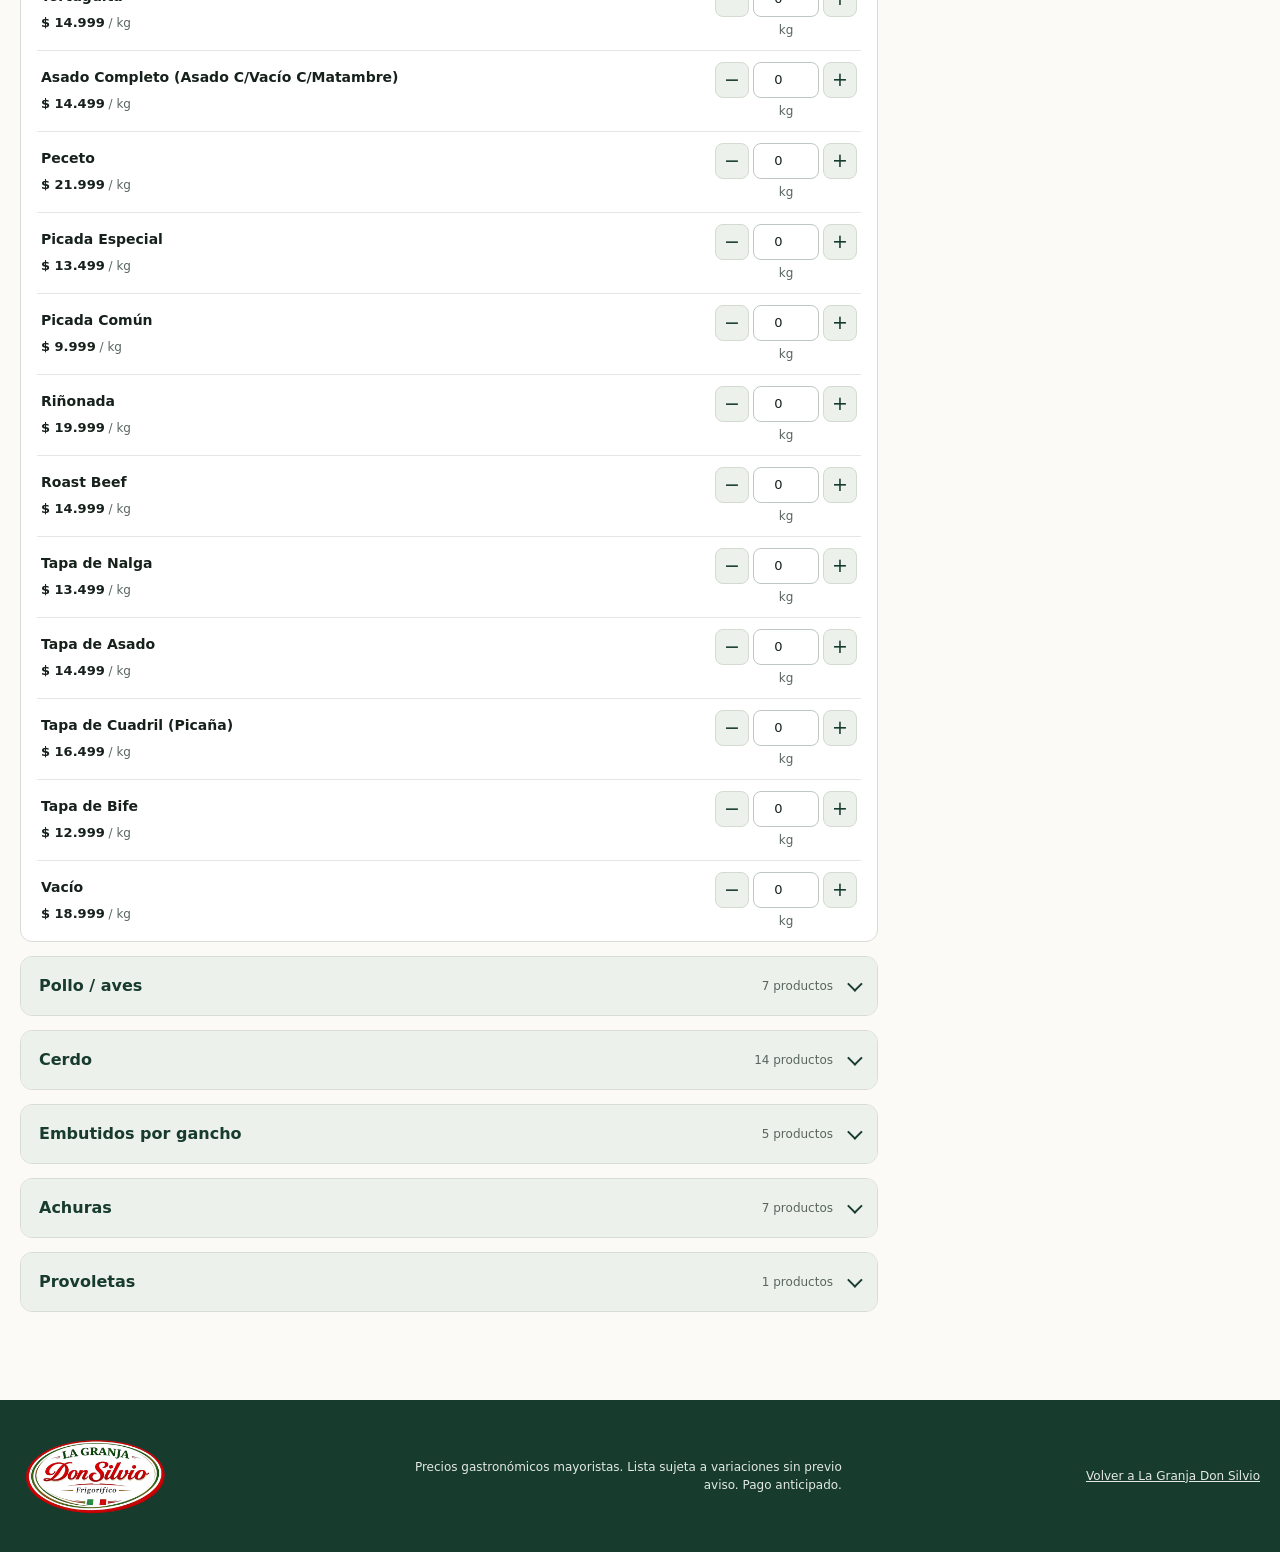
==== commit 2107b34c: "Mayorista: WhatsApp text and logo links to home Co-authored-by: Copilot App <223556219+Copilot@users" ====
--- a/mayorista/index.html
+++ b/mayorista/index.html
@@ -1,4 +1,4 @@
-﻿<!doctype html>
+<!doctype html>
 <html lang="es-AR">
 <head>
   <meta charset="utf-8">
@@ -74,7 +74,7 @@
 <body>
   <header class="site-header">
     <div class="header-inner">
-      <a class="brand" href="#inicio" aria-label="La Granja Don Silvio, inicio">
+      <a class="brand" href="https://lagranjadonsilvio.com/" aria-label="La Granja Don Silvio, inicio">
         <img src="img/logo-la-granja-don-silvio-2026-white-560px.png" width="560" height="298" alt="La Granja Don Silvio">
       </a>
       <nav class="main-nav" aria-label="Navegación principal">
@@ -101,7 +101,7 @@
       </section>
 
       <section class="whatsapp-contact" aria-label="Consultas por WhatsApp">
-        <a href="https://wa.me/5491128011111" target="_blank" rel="noopener">Consultas WhatsApp Ventas Especiales: 11 2801-1111</a>
+        <a href="https://wa.me/5491128011111" target="_blank" rel="noopener">WhatsApp Don Silvio Ventas Especiales: 11 2801-1111</a>
       </section>
 
       <section class="conditions" id="condiciones" aria-label="Condiciones de compra">
@@ -160,7 +160,7 @@
 
   <footer class="site-footer">
     <div class="footer-inner">
-      <img src="img/logo-la-granja-don-silvio-2026-white-560px.png" width="560" height="298" alt="La Granja Don Silvio" loading="lazy">
+      <a href="https://lagranjadonsilvio.com/" aria-label="La Granja Don Silvio, ir al inicio"><img src="img/logo-la-granja-don-silvio-2026-white-560px.png" width="560" height="298" alt="La Granja Don Silvio" loading="lazy"></a>
       <p>Precios gastronómicos mayoristas. Lista sujeta a variaciones sin previo aviso. Pago anticipado.</p>
       <p><a href="https://lagranjadonsilvio.com/">Volver a La Granja Don Silvio</a></p>
     </div>
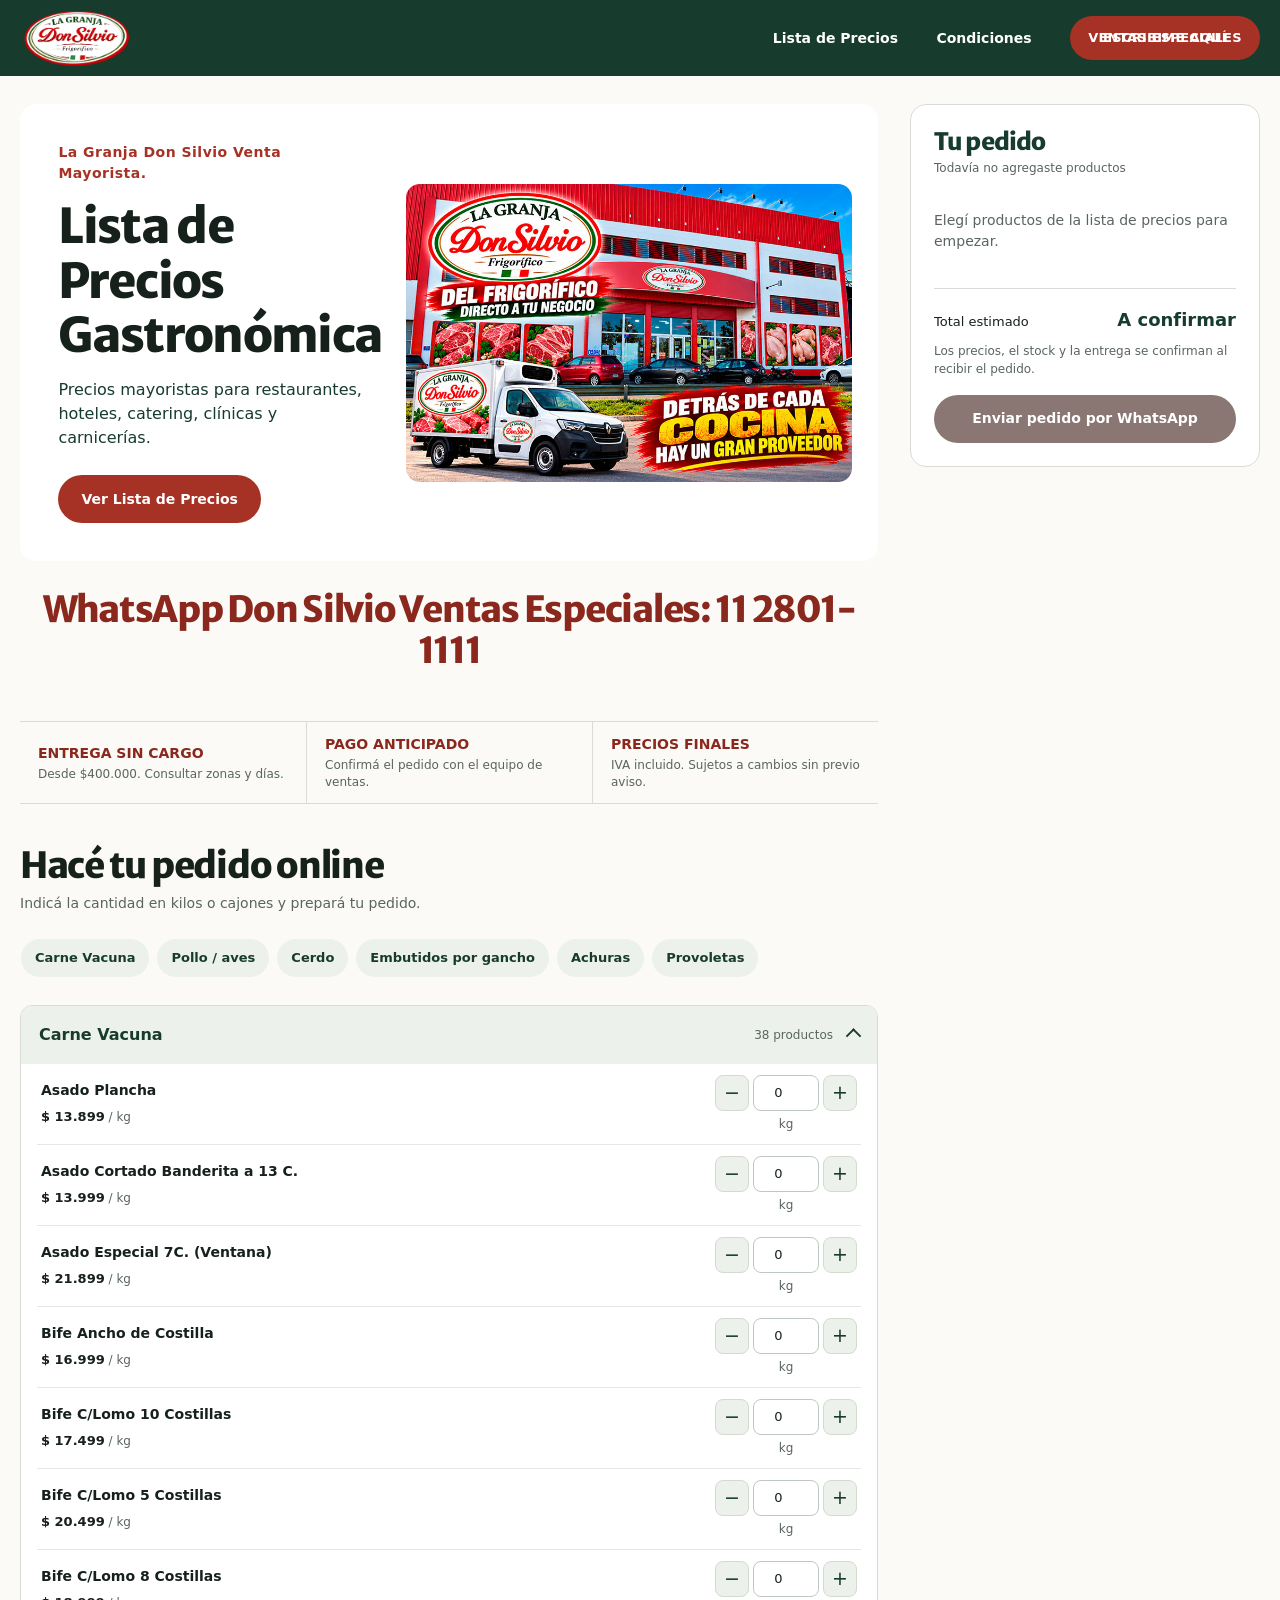
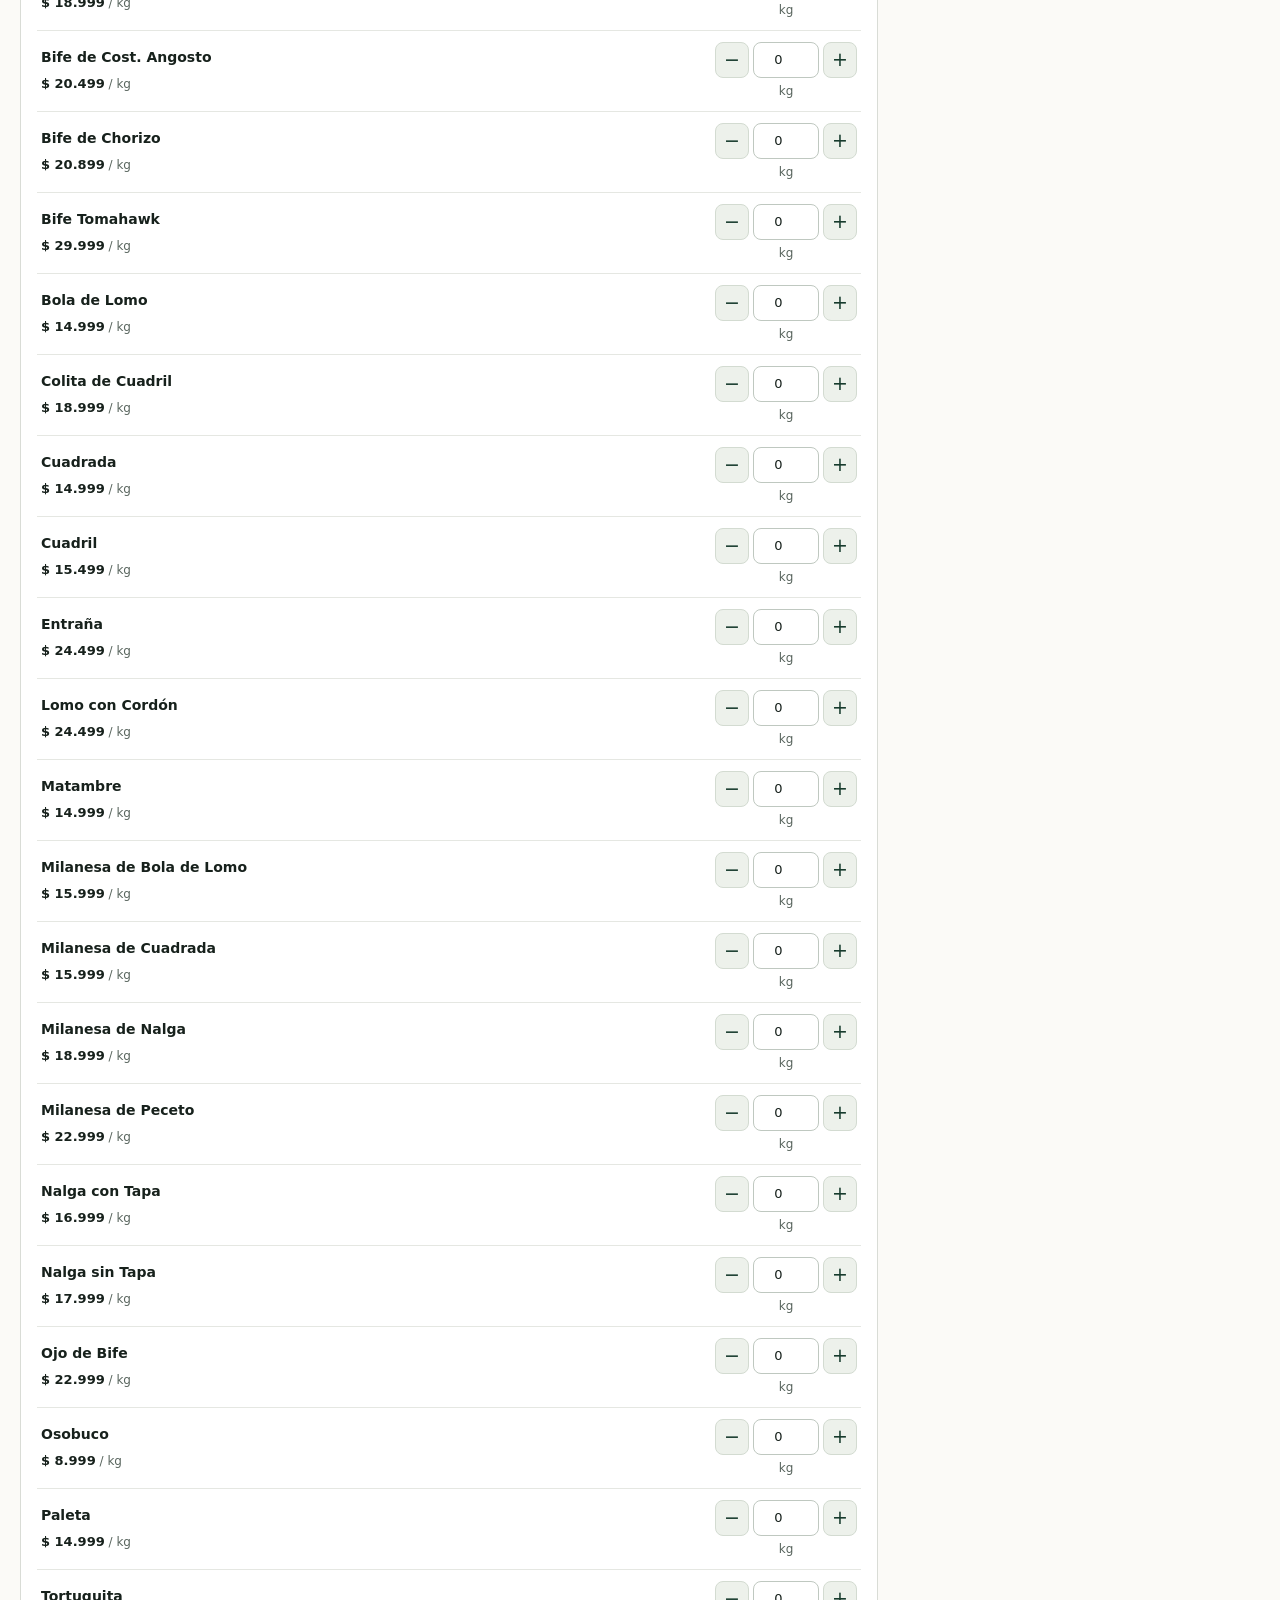
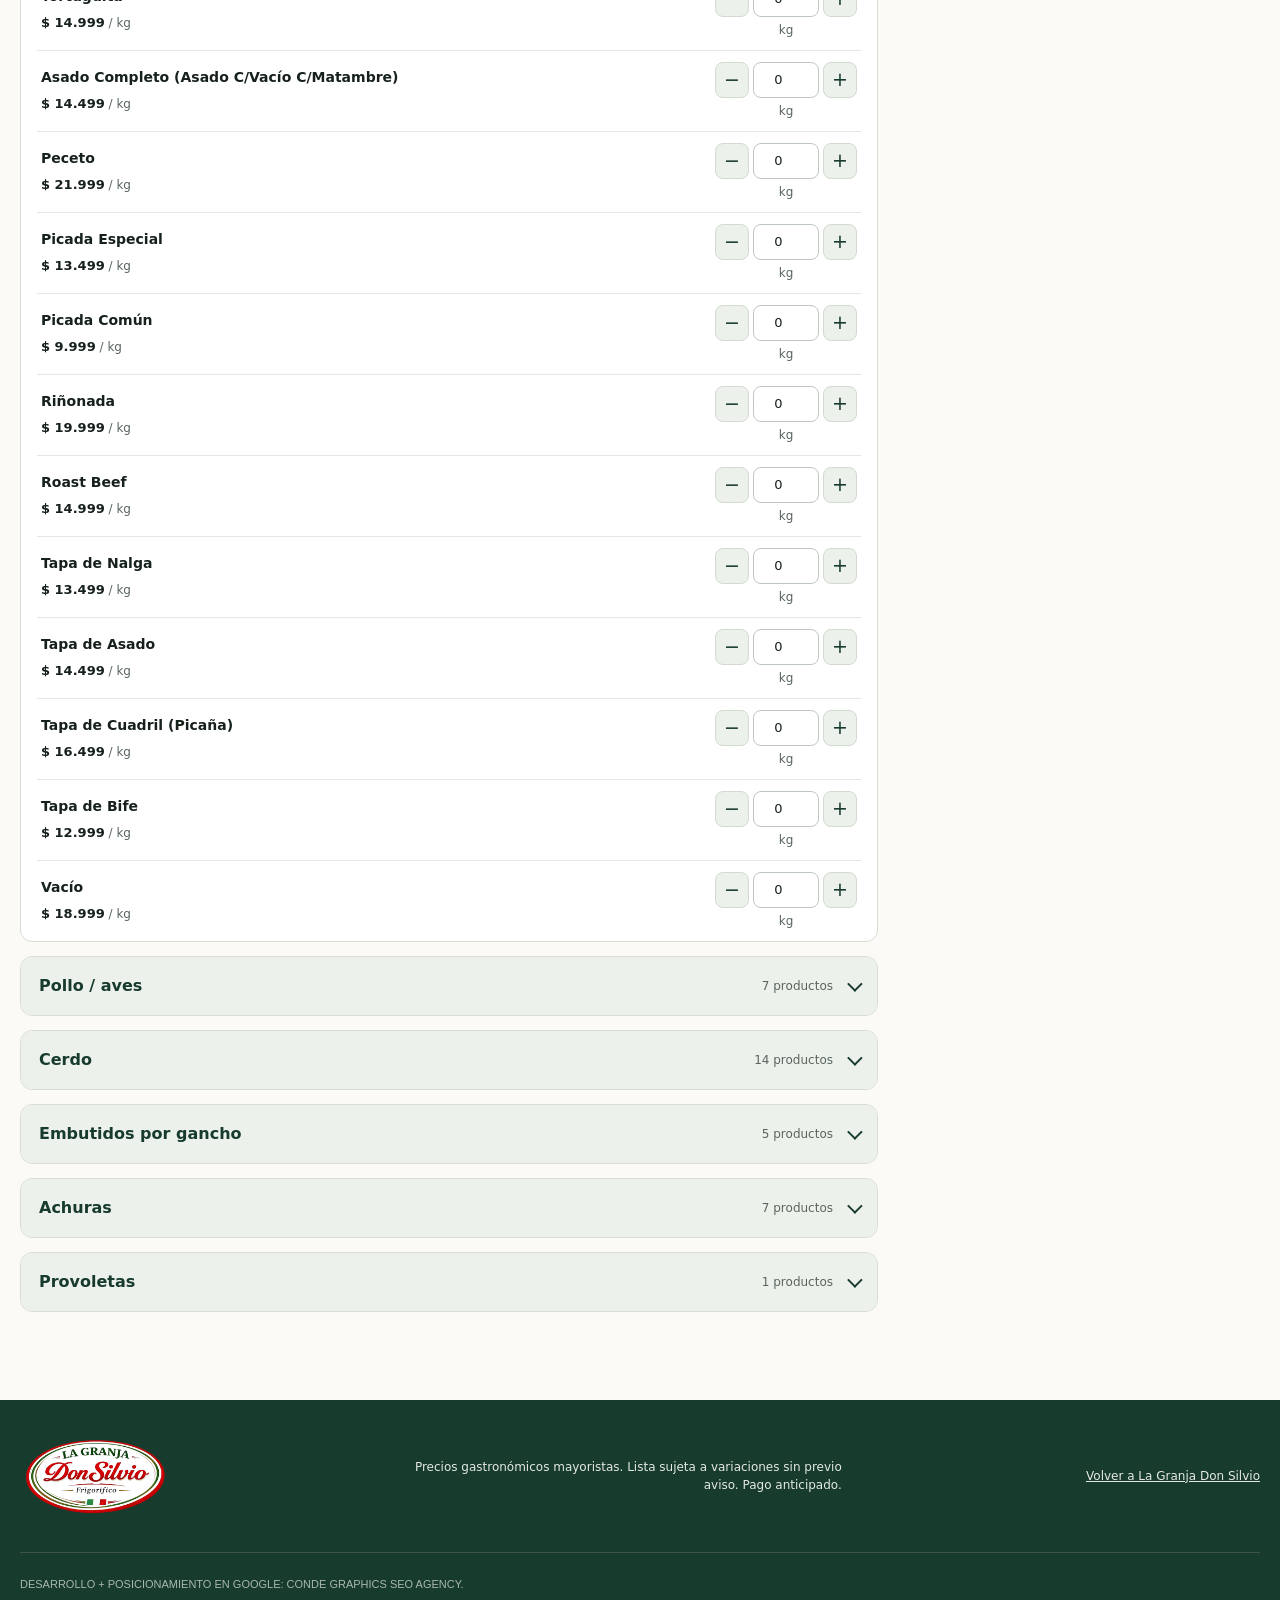
==== commit a49a36ac: "Mayorista: add footer-bottom credit Co-authored-by: Copilot App <223556219+Copilot@users.noreply.git" ====
--- a/mayorista/index.html
+++ b/mayorista/index.html
@@ -164,6 +164,9 @@
       <p>Precios gastronómicos mayoristas. Lista sujeta a variaciones sin previo aviso. Pago anticipado.</p>
       <p><a href="https://lagranjadonsilvio.com/">Volver a La Granja Don Silvio</a></p>
     </div>
+    <div class="footer-bottom">
+      <a href="https://www.condegraphics.com/" target="_blank" rel="noopener">Desarrollo + Posicionamiento en Google: Conde Graphics SEO Agency.</a>
+    </div>
   </footer>
 </body>
 </html>
--- a/mayorista/styles.css
+++ b/mayorista/styles.css
@@ -759,6 +759,27 @@
   text-align: right;
 }
 
+.footer-bottom {
+  width: min(var(--content-width), 100%);
+  margin: 36px auto 0;
+  padding-top: 18px;
+  border-top: 1px solid #405146;
+}
+
+.footer-bottom a {
+  color: #aab8ad;
+  font-family: Roboto, Arial, sans-serif;
+  font-size: 11px;
+  font-weight: 400;
+  line-height: 18px;
+  text-decoration: none;
+  text-transform: uppercase;
+}
+
+.footer-bottom a:hover {
+  text-decoration: underline;
+}
+
 @media (max-width: 1050px) {
   .page-shell {
     grid-template-columns: minmax(0, 1fr) 320px;
